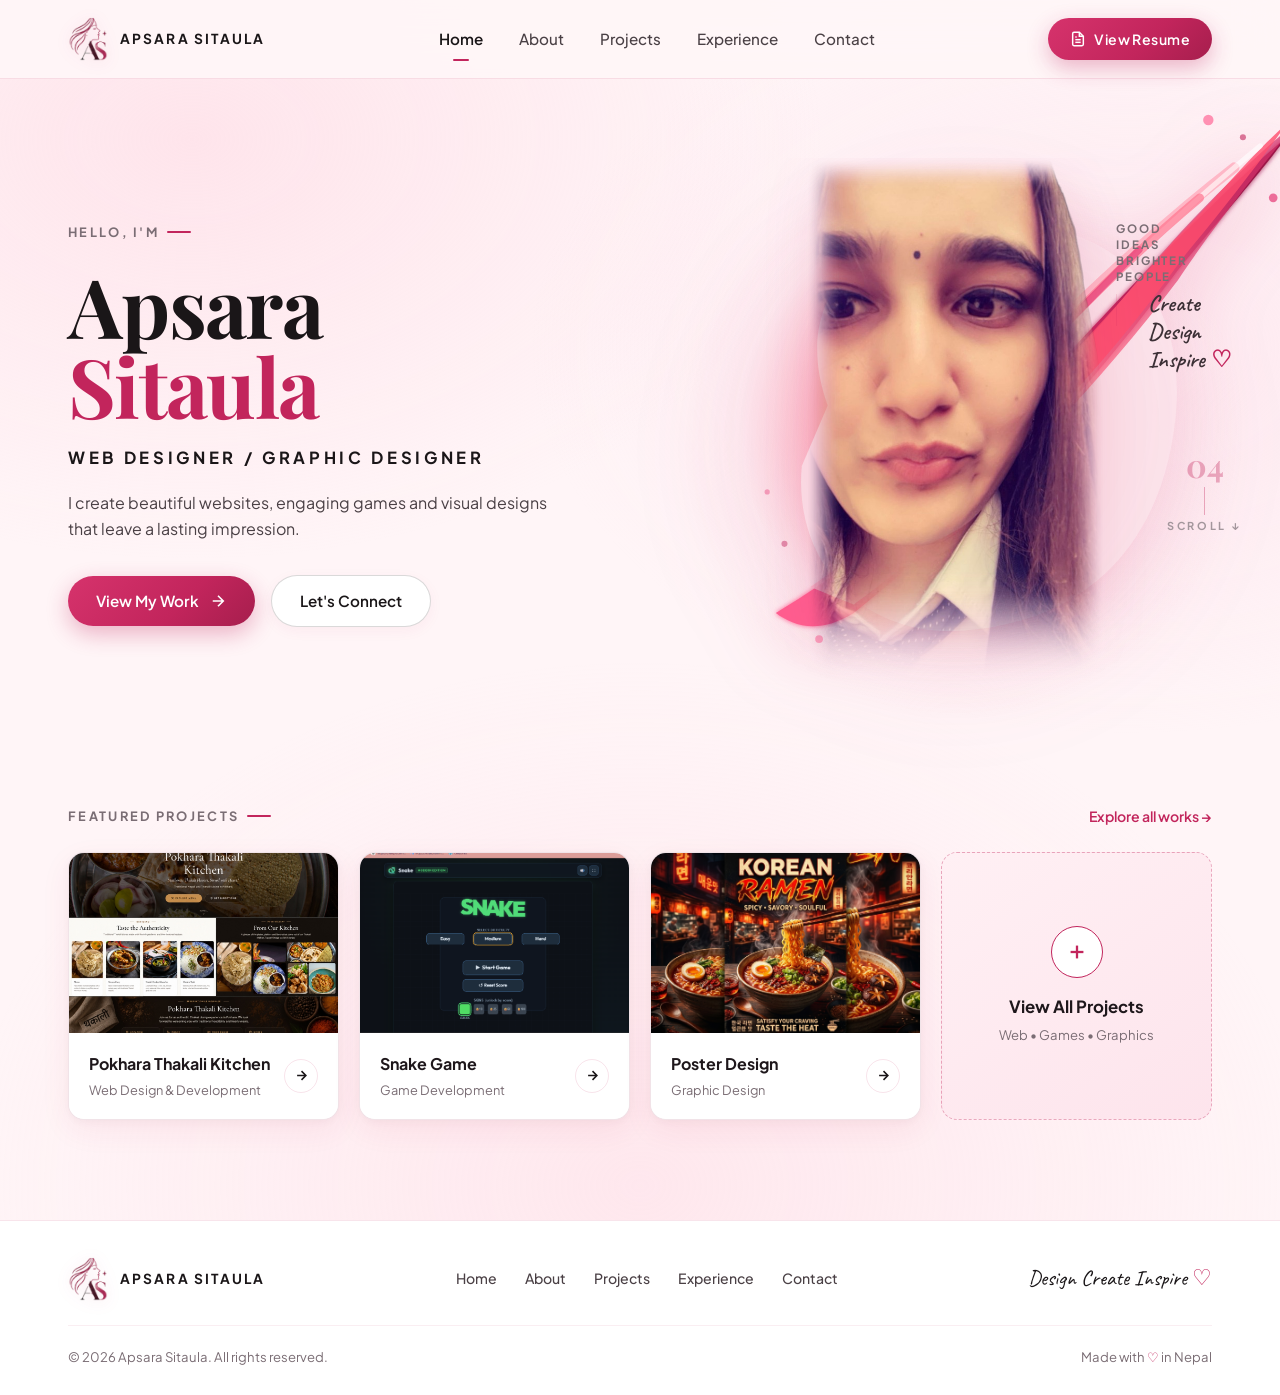
==== index.html @ d2d40e00 "Initial personal portfolio" ====
<!DOCTYPE html>
<html lang="en">
<head>
  <meta charset="UTF-8" />
  <meta name="viewport" content="width=device-width, initial-scale=1.0" />
  <title>Apsara Sitaula — Web Designer & Graphic Designer | Portfolio</title>
  <meta name="description" content="Personal portfolio of Apsara Sitaula — Web Designer and Graphic Designer creating beautiful websites, engaging games and memorable visual designs." />

  <!-- Favicon -->
  <link rel="icon" type="image/png" sizes="32x32" href="assets/favicon-32.png" />
  <link rel="icon" type="image/png" sizes="64x64" href="assets/favicon.png" />
  <link rel="apple-touch-icon" href="assets/favicon-192.png" />


  <!-- Google Fonts: Playfair Display, Plus Jakarta Sans & Caveat -->
  <link rel="preconnect" href="https://fonts.googleapis.com" />
  <link rel="preconnect" href="https://fonts.gstatic.com" crossorigin />
  <link href="https://fonts.googleapis.com/css2?family=Caveat:wght@600;700&family=Playfair+Display:ital,wght@0,600;0,700;0,800;1,600&family=Plus+Jakarta+Sans:wght@400;500;600;700;800&display=swap" rel="stylesheet" />

  <!-- Stylesheet -->
  <link rel="stylesheet" href="styles/main.css" />
</head>
<body>

  <!-- ==================== HEADER / NAVBAR ==================== -->
  <header class="site-header">
    <div class="container header-inner">
      <!-- Brand Logo -->
      <a href="index.html" class="brand" aria-label="Apsara Sitaula Homepage">
        <img src="assets/logo.png" alt="Apsara Sitaula Logo" class="brand-logo-img" />
        <span class="brand-name">APSARA SITAULA</span>
      </a>

      <!-- Desktop Nav -->
      <nav class="nav-menu" aria-label="Main Navigation">
        <a href="index.html" class="nav-link active">Home</a>
        <a href="about.html" class="nav-link">About</a>
        <a href="projects.html" class="nav-link">Projects</a>
        <a href="experience.html" class="nav-link">Experience</a>
        <a href="contact.html" class="nav-link">Contact</a>
      </nav>

      <!-- Right Action Button & Mobile Toggle -->
      <div class="header-actions">
        <a href="resume.html" class="btn-resume">
          <svg viewBox="0 0 24 24" fill="none" stroke="currentColor" stroke-width="2.2">
            <path d="M14 2H6a2 2 0 00-2 2v16a2 2 0 002 2h12a2 2 0 002-2V8z" />
            <path d="M14 2v6h6" />
            <line x1="16" y1="13" x2="8" y2="13" />
            <line x1="16" y1="17" x2="8" y2="17" />
            <line x1="10" y1="9" x2="8" y2="9" />
          </svg>
          <span>View Resume</span>
        </a>

        <button class="mobile-toggle" id="mobileToggle" aria-label="Toggle mobile menu" aria-expanded="false">
          <span></span>
          <span></span>
          <span></span>
        </button>
      </div>
    </div>
  </header>

  <!-- Mobile Dropdown Drawer -->
  <div class="mobile-drawer" id="mobileDrawer">
    <a href="index.html" class="nav-link active">Home</a>
    <a href="about.html" class="nav-link">About</a>
    <a href="projects.html" class="nav-link">Projects</a>
    <a href="experience.html" class="nav-link">Experience</a>
    <a href="contact.html" class="nav-link">Contact</a>
  </div>

  <main>
    <!-- ==================== HERO SECTION ==================== -->
    <section class="hero-layout" id="hero">
      <div class="container">
        <div class="hero-grid">
          <!-- Left Content -->
          <div class="hero-content">
            <div class="eyebrow-tag">HELLO, I'M</div>
            
            <h1 class="hero-headline">
              <span class="name-first">Apsara</span>
              <span class="name-last">Sitaula</span>
            </h1>

            <p class="hero-role">WEB DESIGNER / GRAPHIC DESIGNER</p>

            <p class="hero-desc">
              I create beautiful websites, engaging games and visual designs that leave a lasting impression.
            </p>

            <div class="hero-buttons">
              <a href="projects.html" class="btn btn-primary">
                <span>View My Work</span>
                <svg width="18" height="18" viewBox="0 0 24 24" fill="none" stroke="currentColor" stroke-width="2.2">
                  <path d="M5 12h14M12 5l7 7-7 7" />
                </svg>
              </a>
              <a href="contact.html" class="btn btn-secondary">
                <span>Let's Connect</span>
              </a>
            </div>
          </div>

          <!-- Right Portrait Stage with Brush & Annotations -->
          <div class="hero-portrait-stage">
            <!-- Organic Painterly Pink Brush Texture -->
            <div class="brush-backdrop">
              <img src="assets/elements/brush-backdrop.svg" alt="Brush stroke texture" class="brush-svg" />
            </div>

            <!-- Real Profile Portrait Cutout -->
            <div class="portrait-photo-wrap">
              <img src="assets/profile-cutout.png" alt="Apsara Sitaula - Web Designer & Graphic Designer" />
            </div>

            <!-- Handwritten Floating Text -->
            <div class="floating-annotation anno-inspire">
              <div class="handwritten">
                Create<br />
                Design<br />
                Inspire <span class="heart">♡</span>
              </div>
            </div>

            <!-- Editorial Vertical Tag -->
            <div class="hero-editorial-tag">
              GOOD<br />IDEAS<br />BRIGHTER<br />PEOPLE
              <div class="hero-editorial-line"></div>
            </div>

            <!-- Scroll Indicator -->
            <div class="side-scroll-tag">
              04
              <div style="width: 1px; height: 28px; background: rgba(194, 37, 92, 0.35);"></div>
              <span>SCROLL ↓</span>
            </div>
          </div>
        </div>
      </div>
    </section>

    <!-- ==================== FEATURED PROJECTS PREVIEW ==================== -->
    <section class="featured-preview-section">
      <div class="container">
        <div class="section-header-compact">
          <div class="eyebrow-tag" style="margin-bottom: 0;">FEATURED PROJECTS</div>
          <a href="projects.html" style="font-size: 0.88rem; font-weight: 600; color: var(--primary);">
            Explore all works →
          </a>
        </div>

        <div class="featured-grid-row">
          <!-- Card 1: Pokhara Thakali Kitchen -->
          <article class="preview-card" style="cursor: pointer;" onclick="if (!event.target.closest('a')) window.open('https://restuarant-pokhara-ka66.vercel.app/', '_blank', 'noopener,noreferrer')" title="Open Pokhara Thakali Kitchen live website">
            <div class="preview-card-img">
              <img src="assets/projects/pokhara-thakali-kitchen.jpg" alt="Pokhara Thakali Kitchen Website" loading="lazy" />
            </div>
            <div class="preview-card-body">
              <div class="preview-card-info">
                <h4>Pokhara Thakali Kitchen</h4>
                <p>Web Design & Development</p>
              </div>
              <a href="https://restuarant-pokhara-ka66.vercel.app/" target="_blank" rel="noopener noreferrer" class="preview-card-arrow" aria-label="View Pokhara Thakali Kitchen live website">
                <svg width="15" height="15" viewBox="0 0 24 24" fill="none" stroke="currentColor" stroke-width="2.5">
                  <path d="M5 12h14M12 5l7 7-7 7" />
                </svg>
              </a>
            </div>
          </article>

          <!-- Card 2: Snake Game -->
          <article class="preview-card" style="cursor: pointer;" onclick="if (!event.target.closest('a')) window.open('https://apsarasitaula9-dot.github.io/snake-game/', '_blank', 'noopener,noreferrer')" title="Open Snake Game live website">
            <div class="preview-card-img">
              <img src="assets/projects/snake-game.png" alt="Snake Game" loading="lazy" />
            </div>
            <div class="preview-card-body">
              <div class="preview-card-info">
                <h4>Snake Game</h4>
                <p>Game Development</p>
              </div>
              <a href="https://apsarasitaula9-dot.github.io/snake-game/" target="_blank" rel="noopener noreferrer" class="preview-card-arrow" aria-label="View Snake Game live website">
                <svg width="15" height="15" viewBox="0 0 24 24" fill="none" stroke="currentColor" stroke-width="2.5">
                  <path d="M5 12h14M12 5l7 7-7 7" />
                </svg>
              </a>
            </div>
          </article>

          <!-- Card 3: Poster Design (Korean Ramen) -->
          <article class="preview-card">
            <div class="preview-card-img">
              <img src="assets/projects/korean-ramen.jpg" alt="Korean Ramen Poster Design" loading="lazy" />
            </div>
            <div class="preview-card-body">
              <div class="preview-card-info">
                <h4>Poster Design</h4>
                <p>Graphic Design</p>
              </div>
              <a href="#" class="preview-card-arrow" data-project-id="korean-ramen" aria-label="View Korean Ramen poster details">
                <svg width="15" height="15" viewBox="0 0 24 24" fill="none" stroke="currentColor" stroke-width="2.5">
                  <path d="M5 12h14M12 5l7 7-7 7" />
                </svg>
              </a>
            </div>
          </article>

          <!-- Card 4: View All Projects -->
          <a href="projects.html" class="preview-card-all">
            <div class="circle-plus-btn">
              <svg width="22" height="22" viewBox="0 0 24 24" fill="none" stroke="currentColor" stroke-width="2.5">
                <line x1="12" y1="5" x2="12" y2="19" />
                <line x1="5" y1="12" x2="19" y2="12" />
              </svg>
            </div>
            <div>
              <h4>View All Projects</h4>
              <p style="font-size: 0.82rem; color: var(--text-muted); margin-top: 4px;">Web • Games • Graphics</p>
            </div>
          </a>
        </div>
      </div>
    </section>
  </main>

  <!-- ==================== FOOTER ==================== -->
  <footer class="site-footer">
    <div class="container">
      <div class="footer-top">
        <div class="brand">
          <img src="assets/logo.png" alt="Apsara Sitaula Logo" class="brand-logo-img" />
          <span class="brand-name">APSARA SITAULA</span>
        </div>

        <nav class="footer-nav">
          <a href="index.html">Home</a>
          <a href="about.html">About</a>
          <a href="projects.html">Projects</a>
          <a href="experience.html">Experience</a>
          <a href="contact.html">Contact</a>
        </nav>

        <div class="footer-inspire">
          Design Create Inspire <span class="heart" style="color: var(--primary);">♡</span>
        </div>
      </div>

      <div class="footer-bottom">
        <div>© 2026 Apsara Sitaula. All rights reserved.</div>
        <div>Made with <span style="color: var(--primary);">♡</span> in Nepal</div>
      </div>
    </div>
  </footer>

  <!-- ==================== PROJECT DETAIL MODAL ==================== -->
  <div class="modal-overlay" id="projectModal" role="dialog" aria-modal="true" aria-labelledby="modalTitle">
    <div class="modal-box">
      <button class="modal-close-btn" id="modalClose" aria-label="Close modal">
        <svg width="18" height="18" viewBox="0 0 24 24" fill="none" stroke="currentColor" stroke-width="2.2">
          <line x1="18" y1="6" x2="6" y2="18" />
          <line x1="6" y1="6" x2="18" y2="18" />
        </svg>
      </button>
      <div class="modal-media">
        <img id="modalImage" src="" alt="Project Preview" />
      </div>
      <div class="modal-body">
        <span class="project-category-badge" id="modalCategory">Category</span>
        <h3 class="serif-title" id="modalTitle" style="font-size: 1.8rem; margin: 8px 0 14px;">Project Title</h3>
        <p id="modalDesc" style="color: var(--text-body); line-height: 1.7; margin-bottom: 24px;">Project Description</p>
        <div class="project-tags" id="modalTags"></div>
      </div>
    </div>
  </div>

  <!-- Scripts -->
  <script src="js/main.js"></script>
</body>
</html>
---- styles/main.css ----
/* ==========================================================================
   APSARA SITAULA — PERSONAL PORTFOLIO DESIGN SYSTEM
   Theme: Luxury Editorial Rose / Cream / Charcoal
   ========================================================================== */

:root {
  /* Color Palette */
  --bg-page: #FFF5F7;
  --bg-gradient: linear-gradient(180deg, #FFF7F8 0%, #FDF0F3 50%, #FFF5F7 100%);
  --bg-card: #FFFFFF;
  --bg-card-rose: #FFF0F4;
  --bg-card-muted: #FAF5F7;
  --bg-glass: rgba(255, 255, 255, 0.72);
  --bg-glass-nav: rgba(255, 247, 248, 0.90);

  /* Primary Accent Colors */
  --primary: #C2255C;
  --primary-hover: #A61E4D;
  --primary-dark: #8F153F;
  --primary-light: #FCE7EF;
  --primary-soft: #FDF2F6;
  --primary-gradient: linear-gradient(135deg, #D6336C 0%, #C2255C 60%, #A61E4D 100%);
  --primary-glow: rgba(194, 37, 92, 0.35);

  /* Secondary Accents */
  --rose-brush: #FF6584;
  --rose-light-brush: #FFCAD4;
  --gold-accent: #E6A23C;

  /* Typography Colors */
  --text-dark: #1A1618;
  --text-title: #1E171B;
  --text-body: #4A4045;
  --text-muted: #7A6D74;
  --text-faint: #A3969C;

  /* Borders & Dividers */
  --border-subtle: rgba(194, 37, 92, 0.12);
  --border-light: rgba(194, 37, 92, 0.18);
  --border-focus: rgba(194, 37, 92, 0.45);
  --border-card: rgba(230, 205, 214, 0.55);

  /* Shadows */
  --shadow-sm: 0 4px 14px rgba(194, 37, 92, 0.05);
  --shadow-card: 0 10px 30px rgba(194, 37, 92, 0.07), 0 2px 8px rgba(0, 0, 0, 0.03);
  --shadow-card-hover: 0 20px 44px rgba(194, 37, 92, 0.14), 0 4px 12px rgba(0, 0, 0, 0.04);
  --shadow-btn: 0 8px 22px rgba(194, 37, 92, 0.32);
  --shadow-btn-hover: 0 12px 28px rgba(194, 37, 92, 0.42);

  /* Typography Families */
  --font-serif: 'Playfair Display', Georgia, serif;
  --font-sans: 'Plus Jakarta Sans', -apple-system, BlinkMacSystemFont, 'Segoe UI', Roboto, sans-serif;
  --font-handwriting: 'Caveat', cursive;

  /* Border Radii */
  --radius-sm: 10px;
  --radius-md: 16px;
  --radius-lg: 24px;
  --radius-xl: 32px;
  --radius-pill: 999px;

  /* Container Max Width */
  --max-width: 1240px;
}

/* ==========================================================================
   RESET & BASE STYLES
   ========================================================================== */
*, *::before, *::after {
  margin: 0;
  padding: 0;
  box-sizing: border-box;
}

html {
  scroll-behavior: smooth;
  font-size: 16px;
}

body {
  background: var(--bg-page);
  background-image:
    radial-gradient(900px 600px at 15% 10%, rgba(254, 215, 226, 0.55) 0%, transparent 70%),
    radial-gradient(850px 550px at 88% 25%, rgba(253, 226, 236, 0.65) 0%, transparent 70%),
    radial-gradient(900px 700px at 50% 85%, rgba(254, 215, 226, 0.45) 0%, transparent 75%);
  color: var(--text-body);
  font-family: var(--font-sans);
  line-height: 1.6;
  -webkit-font-smoothing: antialiased;
  -moz-osx-font-smoothing: grayscale;
  min-height: 100vh;
  overflow-x: hidden;
}

img {
  max-width: 100%;
  height: auto;
  display: block;
}

a {
  color: inherit;
  text-decoration: none;
  transition: all 0.25s ease;
}

button, input, textarea, select {
  font-family: inherit;
  font-size: inherit;
  color: inherit;
  border: none;
  outline: none;
}

button {
  cursor: pointer;
  background: none;
}

ul, ol {
  list-style: none;
}

.container {
  width: 100%;
  max-width: var(--max-width);
  margin: 0 auto;
  padding: 0 clamp(20px, 4vw, 48px);
}

/* ==========================================================================
   TYPOGRAPHY
   ========================================================================== */
.serif-title {
  font-family: var(--font-serif);
  font-weight: 700;
  line-height: 1.15;
  letter-spacing: -0.01em;
  color: var(--text-title);
}

.serif-title em,
.serif-title .highlight-rose {
  font-style: normal;
  color: var(--primary);
}

.handwritten {
  font-family: var(--font-handwriting);
  font-weight: 600;
  font-size: 1.45rem;
  color: #3C3036;
  line-height: 1.2;
}

.handwritten .heart {
  color: var(--primary);
  display: inline-block;
  font-style: normal;
}

.eyebrow-tag {
  display: inline-flex;
  align-items: center;
  gap: 8px;
  font-size: 0.8rem;
  font-weight: 700;
  letter-spacing: 0.18em;
  text-transform: uppercase;
  color: var(--text-muted);
  margin-bottom: 14px;
}

.eyebrow-tag::after {
  content: '';
  display: inline-block;
  width: 24px;
  height: 2px;
  background: var(--primary);
  border-radius: 2px;
}

/* Sticky Note Styles */
.sticky-note {
  position: absolute;
  background: #FFFDF8;
  padding: 12px 18px;
  border-radius: 6px;
  box-shadow: 0 8px 24px rgba(0, 0, 0, 0.08), 0 2px 6px rgba(0, 0, 0, 0.04);
  font-family: var(--font-handwriting);
  font-size: 1.25rem;
  color: #2D2328;
  line-height: 1.25;
  text-align: center;
  z-index: 10;
  border: 1px solid rgba(0, 0, 0, 0.04);
  pointer-events: none;
  transition: transform 0.3s ease;
}

.sticky-note.tilt-left {
  transform: rotate(-5deg);
}

.sticky-note.tilt-right {
  transform: rotate(6deg);
}

/* ==========================================================================
   HEADER / NAVBAR
   ========================================================================== */
.site-header {
  position: fixed;
  top: 0;
  left: 0;
  right: 0;
  z-index: 1000;
  background: var(--bg-glass-nav);
  backdrop-filter: blur(20px);
  -webkit-backdrop-filter: blur(20px);
  border-bottom: 1px solid var(--border-subtle);
  transition: all 0.3s ease;
}

.header-inner {
  display: flex;
  align-items: center;
  justify-content: space-between;
  height: 78px;
}

/* Brand Logo & Name */
.brand {
  display: flex;
  align-items: center;
  gap: 12px;
  font-weight: 700;
  letter-spacing: 0.14em;
  font-size: 0.88rem;
  color: var(--text-dark);
  text-decoration: none;
}

.brand-logo-img {
  height: 44px;
  width: auto;
  max-width: 44px;
  object-fit: contain;
  display: block;
  transition: transform 0.3s cubic-bezier(0.16, 1, 0.3, 1);
  filter: drop-shadow(0 2px 8px rgba(194, 37, 92, 0.12));
}

.brand:hover .brand-logo-img {
  transform: scale(1.08);
}

.brand-monogram {
  display: flex;
  align-items: center;
  font-family: var(--font-serif);
  font-size: 1.65rem;
  font-weight: 800;
  line-height: 1;
}

.brand-monogram .mono-a {
  color: var(--text-dark);
}

.brand-monogram .mono-s {
  background: var(--primary-gradient);
  -webkit-background-clip: text;
  -webkit-text-fill-color: transparent;
  margin-left: -2px;
}

.brand-name {
  font-family: var(--font-sans);
  font-size: 0.86rem;
  font-weight: 700;
  letter-spacing: 0.16em;
  color: var(--text-dark);
}

/* Navigation Links */
.nav-menu {
  display: flex;
  align-items: center;
  gap: 36px;
}

.nav-link {
  font-size: 0.95rem;
  font-weight: 500;
  color: var(--text-body);
  position: relative;
  padding: 6px 0;
  transition: color 0.2s ease;
}

.nav-link:hover {
  color: var(--primary);
}

.nav-link.active {
  color: var(--text-dark);
  font-weight: 600;
}

.nav-link.active::after {
  content: '';
  position: absolute;
  bottom: -4px;
  left: 50%;
  transform: translateX(-50%);
  width: 16px;
  height: 2.5px;
  background: var(--primary);
  border-radius: 999px;
}

/* Header Right Actions */
.header-actions {
  display: flex;
  align-items: center;
  gap: 16px;
}

.btn-resume {
  display: inline-flex;
  align-items: center;
  gap: 8px;
  background: var(--primary-gradient);
  color: #FFFFFF !important;
  font-size: 0.88rem;
  font-weight: 600;
  letter-spacing: 0.03em;
  padding: 10px 22px;
  border-radius: var(--radius-pill);
  box-shadow: var(--shadow-btn);
  transition: all 0.3s cubic-bezier(0.16, 1, 0.3, 1);
}

.btn-resume:hover {
  transform: translateY(-2px);
  box-shadow: var(--shadow-btn-hover);
}

.btn-resume svg {
  width: 16px;
  height: 16px;
  flex-shrink: 0;
}

/* Mobile Navigation Toggle */
.mobile-toggle {
  display: none;
  flex-direction: column;
  justify-content: center;
  gap: 5px;
  width: 40px;
  height: 40px;
  border-radius: 8px;
  padding: 8px;
  border: 1px solid var(--border-subtle);
  background: var(--bg-card);
}

.mobile-toggle span {
  display: block;
  height: 2px;
  width: 100%;
  background: var(--text-dark);
  border-radius: 2px;
  transition: transform 0.3s ease, opacity 0.3s ease;
}

.mobile-toggle.active span:nth-child(1) {
  transform: translateY(7px) rotate(45deg);
}

.mobile-toggle.active span:nth-child(2) {
  opacity: 0;
}

.mobile-toggle.active span:nth-child(3) {
  transform: translateY(-7px) rotate(-45deg);
}

/* Mobile Drawer */
.mobile-drawer {
  position: fixed;
  top: 78px;
  left: 0;
  right: 0;
  background: rgba(255, 247, 248, 0.98);
  backdrop-filter: blur(24px);
  -webkit-backdrop-filter: blur(24px);
  border-bottom: 1px solid var(--border-subtle);
  padding: 24px 28px;
  display: none;
  flex-direction: column;
  gap: 16px;
  z-index: 999;
  box-shadow: 0 16px 36px rgba(0, 0, 0, 0.08);
  transform: translateY(-10px);
  opacity: 0;
  transition: transform 0.3s ease, opacity 0.3s ease;
}

.mobile-drawer.open {
  display: flex;
  transform: translateY(0);
  opacity: 1;
}

.mobile-drawer .nav-link {
  font-size: 1.15rem;
  padding: 8px 0;
  border-bottom: 1px solid rgba(194, 37, 92, 0.06);
}

/* ==========================================================================
   BUTTONS
   ========================================================================== */
.btn {
  display: inline-flex;
  align-items: center;
  justify-content: center;
  gap: 10px;
  font-size: 0.95rem;
  font-weight: 600;
  padding: 13px 28px;
  border-radius: var(--radius-pill);
  transition: all 0.3s cubic-bezier(0.16, 1, 0.3, 1);
  cursor: pointer;
  white-space: nowrap;
}

.btn-primary {
  background: var(--primary-gradient);
  color: #FFFFFF !important;
  box-shadow: var(--shadow-btn);
}

.btn-primary:hover {
  transform: translateY(-3px);
  box-shadow: var(--shadow-btn-hover);
}

.btn-primary svg {
  transition: transform 0.3s ease;
}

.btn-primary:hover svg {
  transform: translateX(4px);
}

.btn-secondary {
  background: #FFFFFF;
  color: var(--text-dark) !important;
  border: 1.5px solid rgba(26, 22, 24, 0.16);
  box-shadow: var(--shadow-sm);
}

.btn-secondary:hover {
  border-color: var(--primary);
  color: var(--primary) !important;
  background: var(--primary-soft);
  transform: translateY(-3px);
}

/* ==========================================================================
   HERO SECTION SHARED ELEMENTS
   ========================================================================== */
.hero-layout {
  padding-top: 140px;
  padding-bottom: 60px;
  position: relative;
  min-height: 85vh;
  display: flex;
  align-items: center;
}

.hero-grid {
  display: grid;
  grid-template-columns: 1.05fr 0.95fr;
  align-items: center;
  gap: clamp(24px, 5vw, 64px);
  width: 100%;
}

.hero-content {
  position: relative;
  z-index: 2;
}

.hero-headline {
  font-family: var(--font-serif);
  font-size: clamp(3.4rem, 6.4vw, 5.8rem);
  font-weight: 700;
  line-height: 0.98;
  margin-top: 8px;
  margin-bottom: 20px;
  letter-spacing: -0.02em;
}

.hero-headline .name-first {
  display: block;
  color: var(--text-dark);
}

.hero-headline .name-last {
  display: block;
  color: var(--primary);
}

.hero-role {
  font-size: clamp(0.85rem, 1.3vw, 1.05rem);
  font-weight: 700;
  letter-spacing: 0.22em;
  text-transform: uppercase;
  color: var(--text-dark);
  margin-bottom: 18px;
}

.hero-desc {
  font-size: clamp(1rem, 1.2vw, 1.15rem);
  color: var(--text-body);
  max-width: 480px;
  line-height: 1.65;
  margin-bottom: 32px;
}

.hero-buttons {
  display: flex;
  align-items: center;
  gap: 16px;
  flex-wrap: wrap;
}

/* Portrait Stage with Organic Brush */
.hero-portrait-stage {
  position: relative;
  display: flex;
  align-items: center;
  justify-content: center;
  min-height: 520px;
  width: 100%;
}

/* Organic Pink Brush Backdrop */
.brush-backdrop {
  position: absolute;
  top: 50%;
  left: 50%;
  transform: translate(-46%, -50%);
  width: 135%;
  height: 135%;
  pointer-events: none;
  z-index: 1;
}

.brush-svg {
  width: 100%;
  height: 100%;
  filter: drop-shadow(0 14px 34px rgba(214, 51, 108, 0.25));
}

/* Portrait Cutout Overlay - Natural Blend */
.portrait-photo-wrap {
  position: relative;
  z-index: 2;
  width: 380px;
  max-width: 92%;
  display: flex;
  align-items: flex-end;
  justify-content: center;
  /* Smooth dissolve at bottom */
  -webkit-mask-image: linear-gradient(to bottom, black 82%, transparent 100%);
  mask-image: linear-gradient(to bottom, black 82%, transparent 100%);
}

.portrait-photo-wrap img {
  width: 100%;
  height: auto;
  max-height: 530px;
  object-fit: contain;
  filter: drop-shadow(0 14px 28px rgba(194, 37, 92, 0.16));
  transition: transform 0.6s cubic-bezier(0.16, 1, 0.3, 1);
}

.portrait-photo-wrap:hover img {
  transform: scale(1.03);
}

/* Floating Annotations on Portrait */
.floating-annotation {
  position: absolute;
  z-index: 4;
  pointer-events: none;
}

.anno-inspire {
  right: -20px;
  top: 25%;
  text-align: left;
}

.side-scroll-tag {
  position: absolute;
  right: -30px;
  top: 55%;
  display: flex;
  flex-direction: column;
  align-items: center;
  gap: 6px;
  font-family: var(--font-serif);
  font-size: 2rem;
  font-weight: 700;
  color: rgba(194, 37, 92, 0.35);
  line-height: 1;
  z-index: 3;
}

.side-scroll-tag span {
  font-family: var(--font-sans);
  font-size: 0.68rem;
  letter-spacing: 0.24em;
  font-weight: 700;
  color: var(--text-faint);
  text-transform: uppercase;
}

/* Editorial Vertical Tag */
.hero-editorial-tag {
  position: absolute;
  right: clamp(4px, 2vw, 24px);
  top: 12%;
  font-size: 0.72rem;
  font-weight: 700;
  letter-spacing: 0.16em;
  color: var(--text-muted);
  text-transform: uppercase;
  line-height: 1.4;
  text-align: left;
  pointer-events: none;
  z-index: 5;
}

.hero-editorial-line {
  width: 1px;
  height: 32px;
  background: var(--border-subtle);
  margin-top: 8px;
}

@media (max-width: 680px) {
  .hero-editorial-tag,
  .side-scroll-tag {
    display: none;
  }
}

/* ==========================================================================
   FEATURED PROJECTS PREVIEW (HOME PAGE)
   ========================================================================== */
.featured-preview-section {
  padding: 40px 0 100px;
}

.section-header-compact {
  display: flex;
  align-items: center;
  justify-content: space-between;
  margin-bottom: 24px;
}

.featured-grid-row {
  display: grid;
  grid-template-columns: repeat(4, 1fr);
  gap: 20px;
}

.preview-card {
  background: var(--bg-card);
  border-radius: var(--radius-md);
  overflow: hidden;
  border: 1px solid var(--border-card);
  box-shadow: var(--shadow-card);
  transition: all 0.35s cubic-bezier(0.16, 1, 0.3, 1);
  display: flex;
  flex-direction: column;
}

.preview-card:hover {
  transform: translateY(-6px);
  box-shadow: var(--shadow-card-hover);
  border-color: rgba(194, 37, 92, 0.3);
}

.preview-card-img {
  position: relative;
  width: 100%;
  height: 180px;
  overflow: hidden;
  background: #2D2328;
}

.preview-card-img img {
  width: 100%;
  height: 100%;
  object-fit: cover;
  transition: transform 0.5s ease;
}

.preview-card:hover .preview-card-img img {
  transform: scale(1.06);
}

.preview-card-body {
  padding: 18px 20px;
  display: flex;
  align-items: center;
  justify-content: space-between;
  gap: 12px;
  background: #FFFFFF;
}

.preview-card-info h4 {
  font-size: 1rem;
  font-weight: 700;
  color: var(--text-title);
  margin-bottom: 4px;
}

.preview-card-info p {
  font-size: 0.8rem;
  color: var(--text-muted);
}

.preview-card-arrow {
  width: 34px;
  height: 34px;
  border-radius: 50%;
  border: 1px solid var(--border-subtle);
  display: flex;
  align-items: center;
  justify-content: center;
  color: var(--text-dark);
  flex-shrink: 0;
  transition: all 0.25s ease;
}

.preview-card:hover .preview-card-arrow {
  background: var(--primary);
  border-color: var(--primary);
  color: #FFFFFF;
}

/* Card 4: View All Projects Special Card */
.preview-card-all {
  background: linear-gradient(145deg, #FFF0F4 0%, #FDE4EC 100%);
  border: 1.5px dashed rgba(194, 37, 92, 0.35);
  border-radius: var(--radius-md);
  display: flex;
  flex-direction: column;
  align-items: center;
  justify-content: center;
  text-align: center;
  padding: 36px 24px;
  gap: 16px;
  transition: all 0.3s ease;
}

.preview-card-all:hover {
  transform: translateY(-6px);
  background: linear-gradient(145deg, #FDE2EC 0%, #FBD4E2 100%);
  border-color: var(--primary);
  box-shadow: var(--shadow-card-hover);
}

.circle-plus-btn {
  width: 52px;
  height: 52px;
  border-radius: 50%;
  border: 1.5px solid var(--primary);
  display: flex;
  align-items: center;
  justify-content: center;
  color: var(--primary);
  font-size: 1.5rem;
  background: #FFFFFF;
  transition: all 0.3s ease;
}

.preview-card-all:hover .circle-plus-btn {
  background: var(--primary);
  color: #FFFFFF;
  transform: rotate(90deg);
}

.preview-card-all h4 {
  font-size: 1.05rem;
  font-weight: 700;
  color: var(--text-title);
}

/* ==========================================================================
   ABOUT PAGE STYLES
   ========================================================================== */
.about-hero-section {
  padding: 140px 0 60px;
}

.about-hero-grid {
  display: grid;
  grid-template-columns: 0.92fr 1.08fr;
  align-items: center;
  gap: clamp(24px, 5vw, 64px);
}

.stats-row {
  display: flex;
  align-items: center;
  gap: clamp(24px, 4vw, 48px);
  margin-top: 36px;
  padding-top: 28px;
  border-top: 1px solid var(--border-subtle);
}

.stat-item .stat-num {
  font-family: var(--font-serif);
  font-size: clamp(2rem, 3vw, 2.6rem);
  font-weight: 700;
  color: var(--text-dark);
  line-height: 1;
}

.stat-item .stat-label {
  font-size: 0.85rem;
  color: var(--text-muted);
  font-weight: 500;
  margin-top: 4px;
}

/* Story Section */
.story-section {
  padding: 80px 0;
}

.story-grid {
  display: grid;
  grid-template-columns: 1fr 1fr 1fr;
  gap: clamp(24px, 4vw, 48px);
  align-items: center;
}

.story-narrative p {
  font-size: 1.02rem;
  color: var(--text-body);
  line-height: 1.75;
  margin-bottom: 20px;
}

.story-arch-wrap {
  position: relative;
  width: 100%;
  max-width: 320px;
  margin: 0 auto;
}

.story-arch-img {
  width: 100%;
  height: 380px;
  border-radius: 180px 180px 32px 32px;
  overflow: hidden;
  box-shadow: var(--shadow-card);
  position: relative;
}

.story-arch-img img {
  width: 100%;
  height: 100%;
  object-fit: cover;
  object-position: center top;
}

.peek-world-badge {
  position: absolute;
  bottom: 20px;
  left: 50%;
  transform: translateX(-50%);
  background: rgba(26, 22, 24, 0.88);
  backdrop-filter: blur(12px);
  color: #FFFFFF;
  padding: 8px 18px;
  border-radius: var(--radius-pill);
  font-size: 0.85rem;
  font-weight: 600;
  display: flex;
  align-items: center;
  gap: 8px;
  white-space: nowrap;
  box-shadow: 0 6px 18px rgba(0, 0, 0, 0.2);
}

.story-traits {
  display: flex;
  flex-direction: column;
  gap: 20px;
}

.trait-card {
  display: flex;
  align-items: flex-start;
  gap: 16px;
}

.trait-icon-circle {
  width: 44px;
  height: 44px;
  border-radius: 50%;
  background: #FCE7EF;
  color: var(--primary);
  display: flex;
  align-items: center;
  justify-content: center;
  flex-shrink: 0;
}

.trait-text h5 {
  font-size: 0.98rem;
  font-weight: 700;
  color: var(--text-title);
  margin-bottom: 2px;
}

.trait-text p {
  font-size: 0.85rem;
  color: var(--text-muted);
}

/* Two Worlds Section */
.two-worlds-section {
  padding: 70px 0;
}

.two-worlds-grid {
  display: grid;
  grid-template-columns: 0.8fr 1.1fr 1.1fr;
  gap: 28px;
  align-items: center;
}

.discipline-card {
  background: var(--bg-card);
  border-radius: var(--radius-lg);
  padding: 28px;
  border: 1px solid var(--border-card);
  box-shadow: var(--shadow-card);
  display: flex;
  flex-direction: column;
  gap: 16px;
  transition: all 0.3s ease;
}

.discipline-card:hover {
  transform: translateY(-6px);
  box-shadow: var(--shadow-card-hover);
}

.discipline-header {
  display: flex;
  align-items: center;
  gap: 14px;
}

.discipline-icon-box {
  width: 44px;
  height: 44px;
  border-radius: 12px;
  background: #FCE7EF;
  color: var(--primary);
  display: flex;
  align-items: center;
  justify-content: center;
  flex-shrink: 0;
}

.discipline-header h4 {
  font-size: 1.05rem;
  font-weight: 700;
  color: var(--text-title);
}

.discipline-card p {
  font-size: 0.9rem;
  color: var(--text-muted);
  line-height: 1.6;
}

.discipline-preview-frame {
  width: 100%;
  height: 200px;
  border-radius: var(--radius-sm);
  overflow: hidden;
  background: #181517;
}

.discipline-preview-frame img {
  width: 100%;
  height: 100%;
  object-fit: cover;
}

/* Toolkit Section */
.toolkit-section {
  padding: 60px 0 80px;
  background: rgba(255, 255, 255, 0.45);
  border-top: 1px solid var(--border-subtle);
  border-bottom: 1px solid var(--border-subtle);
}

.toolkit-grid {
  display: grid;
  grid-template-columns: 1fr 1.2fr 1.2fr;
  gap: 32px;
  align-items: center;
}

.toolkit-col h4 {
  font-size: 0.95rem;
  font-weight: 700;
  color: var(--text-title);
  margin-bottom: 16px;
}

.tool-badge-row {
  display: flex;
  flex-wrap: wrap;
  gap: 12px;
}

.tool-badge {
  width: 46px;
  height: 46px;
  border-radius: 12px;
  background: #FFFFFF;
  border: 1px solid var(--border-subtle);
  box-shadow: var(--shadow-sm);
  display: flex;
  align-items: center;
  justify-content: center;
  transition: all 0.25s ease;
  position: relative;
}

.tool-badge:hover {
  transform: translateY(-4px);
  border-color: var(--primary);
  box-shadow: 0 8px 18px rgba(194, 37, 92, 0.15);
}

/* Beyond The Screen Section */
.beyond-section {
  padding: 80px 0 100px;
  position: relative;
  text-align: center;
}

.beyond-section-header {
  margin-bottom: 40px;
}

.interest-pills-row {
  display: flex;
  align-items: center;
  justify-content: center;
  flex-wrap: wrap;
  gap: 28px;
}

.interest-item {
  display: flex;
  flex-direction: column;
  align-items: center;
  gap: 10px;
}

.interest-circle {
  width: 62px;
  height: 62px;
  border-radius: 50%;
  background: linear-gradient(145deg, #FDE7EF, #FBD5E5);
  color: var(--primary);
  display: flex;
  align-items: center;
  justify-content: center;
  box-shadow: var(--shadow-sm);
  transition: all 0.3s ease;
}

.interest-item:hover .interest-circle {
  transform: translateY(-4px) scale(1.08);
  background: var(--primary);
  color: #FFFFFF;
  box-shadow: var(--shadow-btn);
}

.interest-item span {
  font-size: 0.88rem;
  font-weight: 600;
  color: var(--text-body);
}

/* ==========================================================================
   PROJECTS PAGE STYLES
   ========================================================================== */
.projects-hero-section {
  padding: 140px 0 40px;
}

.filter-bar {
  display: flex;
  align-items: center;
  gap: 12px;
  flex-wrap: wrap;
  margin-top: 32px;
}

.filter-pill {
  display: inline-flex;
  align-items: center;
  gap: 8px;
  padding: 10px 22px;
  border-radius: var(--radius-pill);
  font-size: 0.92rem;
  font-weight: 600;
  background: #FFFFFF;
  color: var(--text-body);
  border: 1.5px solid var(--border-subtle);
  transition: all 0.25s ease;
  cursor: pointer;
}

.filter-pill:hover {
  border-color: var(--primary);
  color: var(--primary);
}

.filter-pill.active {
  background: var(--primary-gradient);
  color: #FFFFFF;
  border-color: transparent;
  box-shadow: var(--shadow-btn);
}

/* Featured Large Project Showcase */
.featured-showcase-section {
  padding: 40px 0 60px;
}

.showcase-card {
  background: #FFFFFF;
  border-radius: var(--radius-xl);
  border: 1px solid var(--border-card);
  box-shadow: var(--shadow-card);
  overflow: hidden;
  display: grid;
  grid-template-columns: 1.15fr 0.85fr;
  position: relative;
  transition: opacity 0.25s cubic-bezier(0.16, 1, 0.3, 1), transform 0.25s cubic-bezier(0.16, 1, 0.3, 1), box-shadow 0.35s ease, border-color 0.35s ease;
}

.showcase-card.fade-out {
  opacity: 0.15;
  transform: translateY(8px);
}

.showcase-media {
  background: #120E10;
  padding: 40px;
  display: flex;
  align-items: center;
  justify-content: center;
  position: relative;
}

.laptop-frame {
  position: relative;
  width: 100%;
  max-width: 580px;
  border-radius: 14px;
  background: #1F1A1D;
  padding: 12px 12px 20px 12px;
  box-shadow: 0 24px 60px rgba(0, 0, 0, 0.4);
}

.laptop-frame::after {
  content: '';
  position: absolute;
  bottom: 6px;
  left: 50%;
  transform: translateX(-50%);
  width: 48px;
  height: 4px;
  border-radius: 2px;
  background: rgba(255, 255, 255, 0.2);
}

.laptop-screen {
  width: 100%;
  height: 320px;
  border-radius: 8px;
  overflow: hidden;
}

.laptop-screen img {
  width: 100%;
  height: 100%;
  object-fit: cover;
}

.showcase-content {
  padding: clamp(28px, 4vw, 48px);
  display: flex;
  flex-direction: column;
  justify-content: center;
  position: relative;
}

.project-category-badge {
  display: inline-block;
  padding: 4px 14px;
  border-radius: var(--radius-pill);
  font-size: 0.75rem;
  font-weight: 700;
  letter-spacing: 0.12em;
  text-transform: uppercase;
  background: #FCE7EF;
  color: var(--primary);
  margin-bottom: 12px;
  align-self: flex-start;
}

.showcase-content h3 {
  font-family: var(--font-serif);
  font-size: clamp(1.8rem, 2.5vw, 2.4rem);
  font-weight: 700;
  color: var(--text-dark);
  margin-bottom: 4px;
}

.showcase-content .showcase-subtitle {
  font-size: 0.95rem;
  color: var(--primary);
  font-weight: 600;
  margin-bottom: 18px;
}

.showcase-content p {
  font-size: 0.98rem;
  color: var(--text-body);
  line-height: 1.7;
  margin-bottom: 28px;
}

.project-tags {
  display: flex;
  flex-wrap: wrap;
  gap: 8px;
  margin-top: 24px;
}

.project-tag {
  padding: 6px 14px;
  border-radius: var(--radius-pill);
  background: #FAF3F6;
  border: 1px solid var(--border-subtle);
  font-size: 0.78rem;
  font-weight: 600;
  color: var(--text-muted);
}

.showcase-num {
  position: absolute;
  right: 40px;
  bottom: 30px;
  font-family: var(--font-serif);
  font-size: 1.8rem;
  font-weight: 700;
  color: var(--text-faint);
  display: flex;
  align-items: center;
  gap: 8px;
}

.showcase-num::before {
  content: '';
  display: inline-block;
  width: 1px;
  height: 24px;
  background: var(--border-subtle);
}

/* Projects Grid (6 Cards) */
.projects-grid-section {
  padding: 40px 0 100px;
}

.projects-main-grid {
  display: grid;
  grid-template-columns: repeat(2, 1fr);
  gap: 32px;
}

.portfolio-card {
  background: #FFFFFF;
  border-radius: var(--radius-lg);
  border: 1px solid var(--border-card);
  box-shadow: var(--shadow-card);
  overflow: hidden;
  display: grid;
  grid-template-columns: 0.95fr 1.05fr;
  transition: all 0.35s cubic-bezier(0.16, 1, 0.3, 1);
  position: relative;
}

.portfolio-card:hover {
  transform: translateY(-6px);
  box-shadow: var(--shadow-card-hover);
  border-color: rgba(194, 37, 92, 0.35);
}

.portfolio-card.is-featured-duplicate {
  border-color: rgba(194, 37, 92, 0.42);
  box-shadow: 0 8px 30px rgba(194, 37, 92, 0.08);
}

.featured-indicator-badge {
  display: inline-flex;
  align-items: center;
  gap: 5px;
  padding: 4px 12px;
  background: linear-gradient(135deg, rgba(194, 37, 92, 0.10), rgba(240, 107, 142, 0.16));
  border: 1px solid rgba(194, 37, 92, 0.28);
  border-radius: var(--radius-pill);
  font-size: 0.72rem;
  font-weight: 700;
  letter-spacing: 0.06em;
  text-transform: uppercase;
  color: var(--primary);
  margin-bottom: 8px;
  width: fit-content;
}

.portfolio-card-media {
  position: relative;
  width: 100%;
  height: 100%;
  min-height: 240px;
  overflow: hidden;
  background: #181517;
}

.portfolio-card-media img {
  width: 100%;
  height: 100%;
  object-fit: cover;
  transition: transform 0.5s ease;
}

.portfolio-card:hover .portfolio-card-media img {
  transform: scale(1.06);
}

.portfolio-card-body {
  padding: 24px;
  display: flex;
  flex-direction: column;
  justify-content: space-between;
}

.portfolio-card-body h4 {
  font-size: 1.25rem;
  font-weight: 700;
  color: var(--text-dark);
  margin-bottom: 2px;
}

.portfolio-card-body .card-sub {
  font-size: 0.85rem;
  color: var(--primary);
  font-weight: 600;
  margin-bottom: 12px;
}

.portfolio-card-body p {
  font-size: 0.88rem;
  color: var(--text-muted);
  line-height: 1.6;
  margin-bottom: 16px;
}

/* ==========================================================================
   EXPERIENCE PAGE STYLES
   ========================================================================== */
.experience-hero-section {
  padding: 140px 0 60px;
}

.timeline-section {
  padding: 40px 0 80px;
  position: relative;
}

.timeline-spine {
  position: relative;
  display: flex;
  flex-direction: column;
  gap: 60px;
}

.timeline-spine::before {
  content: '';
  position: absolute;
  top: 40px;
  bottom: 40px;
  left: 200px;
  width: 2px;
  background: linear-gradient(180deg, rgba(194, 37, 92, 0.4) 0%, rgba(194, 37, 92, 0.15) 100%);
}

.timeline-item {
  display: grid;
  grid-template-columns: 170px 60px 1fr 1fr;
  align-items: center;
  gap: 24px;
  position: relative;
}

.timeline-year-col {
  text-align: right;
}

.timeline-year-col .year-num {
  font-family: var(--font-serif);
  font-size: 2.8rem;
  font-weight: 700;
  color: var(--text-dark);
  line-height: 1;
}

.timeline-year-col .year-sub {
  font-family: var(--font-serif);
  font-size: 1.05rem;
  color: var(--primary);
  font-weight: 600;
  margin-top: 4px;
}

.timeline-node-col {
  display: flex;
  align-items: center;
  justify-content: center;
  position: relative;
}

.timeline-node {
  width: 18px;
  height: 18px;
  border-radius: 50%;
  background: var(--primary);
  box-shadow: 0 0 0 6px #FCE7EF;
  z-index: 2;
  transition: transform 0.3s ease;
}

.timeline-item:hover .timeline-node {
  transform: scale(1.3);
  box-shadow: 0 0 0 8px #FBD5E5, 0 0 16px var(--primary-glow);
}

.timeline-content-card {
  background: #FFFFFF;
  border-radius: var(--radius-lg);
  padding: 32px;
  border: 1px solid var(--border-card);
  box-shadow: var(--shadow-card);
}

.timeline-date-tag {
  display: inline-block;
  font-size: 0.75rem;
  font-weight: 700;
  letter-spacing: 0.14em;
  text-transform: uppercase;
  color: var(--text-muted);
  margin-bottom: 8px;
}

.timeline-content-card h4 {
  font-size: 1.3rem;
  font-weight: 700;
  color: var(--text-title);
  margin-bottom: 12px;
}

.timeline-content-card p {
  font-size: 0.92rem;
  color: var(--text-body);
  line-height: 1.7;
}

.timeline-media-col {
  position: relative;
}

.timeline-media-frame {
  width: 100%;
  height: 240px;
  border-radius: var(--radius-md);
  overflow: hidden;
  box-shadow: var(--shadow-card);
  background: #1F1A1D;
}

.timeline-media-frame img {
  width: 100%;
  height: 100%;
  object-fit: cover;
}

/* Key Takeaways Section */
.takeaways-section {
  padding: 80px 0;
  border-top: 1px solid var(--border-subtle);
}

.takeaways-grid {
  display: grid;
  grid-template-columns: 1fr 1fr 1fr 1fr;
  gap: 24px;
  margin-top: 40px;
}

.takeaway-card {
  background: #FFFFFF;
  border-radius: var(--radius-md);
  padding: 28px;
  border: 1px solid var(--border-card);
  box-shadow: var(--shadow-card);
  transition: all 0.3s ease;
}

.takeaway-card:hover {
  transform: translateY(-4px);
  border-color: rgba(194, 37, 92, 0.35);
  box-shadow: var(--shadow-card-hover);
}

.takeaway-icon-circle {
  width: 50px;
  height: 50px;
  border-radius: 50%;
  background: #FCE7EF;
  color: var(--primary);
  display: flex;
  align-items: center;
  justify-content: center;
  margin-bottom: 16px;
}

.takeaway-card h5 {
  font-size: 1.05rem;
  font-weight: 700;
  color: var(--text-title);
  margin-bottom: 8px;
}

.takeaway-card p {
  font-size: 0.88rem;
  color: var(--text-muted);
  line-height: 1.6;
}

/* ==========================================================================
   CONTACT PAGE STYLES
   ========================================================================== */
.contact-hero-section {
  padding: 140px 0 50px;
}

.contact-main-grid {
  display: grid;
  grid-template-columns: 1.05fr 0.95fr;
  gap: clamp(24px, 4vw, 48px);
  padding: 40px 0 70px;
}

.contact-box {
  background: #FFFFFF;
  border-radius: var(--radius-xl);
  padding: clamp(28px, 4vw, 44px);
  border: 1px solid var(--border-card);
  box-shadow: var(--shadow-card);
}

.contact-box-header {
  margin-bottom: 28px;
}

.contact-box-header h3 {
  font-size: 1.3rem;
  font-weight: 700;
  color: var(--text-title);
  margin-bottom: 6px;
}

.contact-box-header p {
  font-size: 0.88rem;
  color: var(--text-muted);
}

/* Form Styles */
.form-group {
  margin-bottom: 20px;
}

.input-icon-wrap {
  position: relative;
  display: flex;
  align-items: center;
}

.input-icon {
  position: absolute;
  left: 18px;
  color: var(--primary);
  width: 18px;
  height: 18px;
  pointer-events: none;
}

.form-control {
  width: 100%;
  padding: 14px 18px 14px 48px;
  background: #FFF8F9;
  border: 1.5px solid rgba(194, 37, 92, 0.15);
  border-radius: var(--radius-md);
  font-size: 0.92rem;
  color: var(--text-dark);
  transition: all 0.25s ease;
}

.form-control:focus {
  background: #FFFFFF;
  border-color: var(--primary);
  box-shadow: 0 0 0 4px rgba(194, 37, 92, 0.12);
}

textarea.form-control {
  padding-left: 48px;
  min-height: 130px;
  resize: vertical;
}

.char-counter {
  text-align: right;
  font-size: 0.75rem;
  color: var(--text-faint);
  margin-top: 6px;
}

/* Contact Info Items */
.contact-info-list {
  display: flex;
  flex-direction: column;
  gap: 20px;
}

.info-item {
  display: flex;
  align-items: center;
  justify-content: space-between;
  padding: 16px 20px;
  background: #FFF8FA;
  border-radius: var(--radius-md);
  border: 1px solid rgba(194, 37, 92, 0.08);
}

.info-item-left {
  display: flex;
  align-items: center;
  gap: 16px;
}

.info-icon-box {
  width: 44px;
  height: 44px;
  border-radius: 12px;
  background: #FCE7EF;
  color: var(--primary);
  display: flex;
  align-items: center;
  justify-content: center;
  flex-shrink: 0;
}

.info-text .info-label {
  font-size: 0.78rem;
  font-weight: 700;
  text-transform: uppercase;
  letter-spacing: 0.08em;
  color: var(--text-muted);
}

.info-text .info-val {
  font-size: 0.95rem;
  font-weight: 600;
  color: var(--text-dark);
}

.btn-copy {
  font-size: 0.78rem;
  font-weight: 700;
  color: var(--primary);
  padding: 6px 12px;
  border-radius: var(--radius-pill);
  background: rgba(194, 37, 92, 0.08);
  transition: all 0.2s ease;
  cursor: pointer;
}

.btn-copy:hover {
  background: var(--primary);
  color: #FFFFFF;
}

.availability-tag {
  display: inline-flex;
  align-items: center;
  gap: 8px;
  font-size: 0.88rem;
  font-weight: 600;
  color: #15803D;
}

.status-dot {
  width: 8px;
  height: 8px;
  border-radius: 50%;
  background: #22C55E;
  box-shadow: 0 0 0 3px rgba(34, 197, 94, 0.25);
  animation: pulseGreen 2s infinite;
}

@keyframes pulseGreen {
  0%, 100% { transform: scale(1); opacity: 1; }
  50% { transform: scale(1.25); opacity: 0.75; }
}

/* Social Icon Pills */
.social-pills-row {
  display: flex;
  flex-wrap: wrap;
  gap: 12px;
  margin-top: 16px;
}

.social-pill {
  display: inline-flex;
  align-items: center;
  gap: 8px;
  padding: 10px 18px;
  border-radius: var(--radius-md);
  background: #FFF8FA;
  border: 1px solid rgba(194, 37, 92, 0.12);
  font-size: 0.85rem;
  font-weight: 600;
  color: var(--text-dark);
  transition: all 0.25s ease;
}

.social-pill:hover {
  border-color: var(--primary);
  background: #FFFFFF;
  color: var(--primary);
  transform: translateY(-3px);
  box-shadow: var(--shadow-sm);
}

/* Three Assurance Cards */
.assurance-row {
  display: grid;
  grid-template-columns: repeat(3, 1fr);
  gap: 24px;
  padding-bottom: 70px;
}

.assurance-card {
  background: #FFFFFF;
  border-radius: var(--radius-md);
  padding: 24px;
  border: 1px solid var(--border-card);
  box-shadow: var(--shadow-card);
  display: flex;
  align-items: center;
  gap: 18px;
}

.assurance-icon {
  width: 52px;
  height: 52px;
  border-radius: 14px;
  background: #FCE7EF;
  color: var(--primary);
  display: flex;
  align-items: center;
  justify-content: center;
  flex-shrink: 0;
}

.assurance-text h5 {
  font-size: 0.98rem;
  font-weight: 700;
  color: var(--text-title);
  margin-bottom: 4px;
}

.assurance-text p {
  font-size: 0.82rem;
  color: var(--text-muted);
}

/* ==========================================================================
   BOTTOM BANNER (UNIVERSAL WITH FLATLAY ACCENTS)
   ========================================================================== */
.bottom-cta-section {
  padding: 50px 0 90px;
}

.bottom-cta-banner {
  background: linear-gradient(135deg, #FFF0F4 0%, #FDE4EC 60%, #FCE8F0 100%);
  border: 1px solid rgba(194, 37, 92, 0.22);
  border-radius: var(--radius-xl);
  padding: clamp(32px, 4vw, 54px);
  display: grid;
  grid-template-columns: 1.15fr 0.85fr;
  align-items: center;
  gap: 36px;
  position: relative;
  overflow: hidden;
  box-shadow: var(--shadow-card);
}

.bottom-cta-banner::before {
  content: '';
  position: absolute;
  top: -80px;
  right: -80px;
  width: 260px;
  height: 260px;
  border-radius: 50%;
  background: radial-gradient(circle, rgba(194, 37, 92, 0.12), transparent 70%);
  pointer-events: none;
}

.bottom-cta-copy h3 {
  font-family: var(--font-serif);
  font-size: clamp(2rem, 3vw, 2.8rem);
  font-weight: 700;
  color: var(--text-dark);
  line-height: 1.15;
  margin-bottom: 12px;
}

.bottom-cta-copy h3 .highlight-rose {
  color: var(--primary);
}

.bottom-cta-copy p {
  font-size: 0.96rem;
  color: var(--text-body);
  max-width: 520px;
  margin-bottom: 24px;
}

.bottom-cta-actions {
  display: flex;
  align-items: center;
  gap: 16px;
  flex-wrap: wrap;
}

.bottom-cta-flatlay-wrap {
  position: relative;
  width: 100%;
  height: 220px;
  border-radius: var(--radius-md);
  overflow: hidden;
  box-shadow: var(--shadow-card);
}

.bottom-cta-flatlay-wrap img {
  width: 100%;
  height: 100%;
  object-fit: cover;
}

/* ==========================================================================
   FOOTER
   ========================================================================== */
.site-footer {
  border-top: 1px solid var(--border-subtle);
  background: var(--bg-card);
  padding: 36px 0 28px;
  font-size: 0.88rem;
  color: var(--text-muted);
}

.footer-top {
  display: flex;
  align-items: center;
  justify-content: space-between;
  flex-wrap: wrap;
  gap: 20px;
  padding-bottom: 24px;
  border-bottom: 1px solid rgba(194, 37, 92, 0.08);
}

.footer-nav {
  display: flex;
  align-items: center;
  gap: 28px;
}

.footer-nav a {
  color: var(--text-body);
  font-weight: 500;
}

.footer-nav a:hover {
  color: var(--primary);
}

.footer-inspire {
  font-family: var(--font-handwriting);
  font-size: 1.35rem;
  color: var(--text-dark);
}

.footer-bottom {
  display: flex;
  align-items: center;
  justify-content: space-between;
  flex-wrap: wrap;
  gap: 16px;
  padding-top: 20px;
  font-size: 0.82rem;
}

/* ==========================================================================
   MODAL / POPUP
   ========================================================================== */
.modal-overlay {
  position: fixed;
  inset: 0;
  background: rgba(26, 22, 24, 0.65);
  backdrop-filter: blur(8px);
  -webkit-backdrop-filter: blur(8px);
  z-index: 2000;
  display: flex;
  align-items: center;
  justify-content: center;
  padding: 20px;
  opacity: 0;
  pointer-events: none;
  transition: opacity 0.3s ease;
}

.modal-overlay.open {
  opacity: 1;
  pointer-events: auto;
}

.modal-box {
  background: #FFFFFF;
  border-radius: var(--radius-xl);
  max-width: 780px;
  width: 100%;
  max-height: 90vh;
  overflow-y: auto;
  position: relative;
  box-shadow: 0 24px 60px rgba(0, 0, 0, 0.25);
  transform: scale(0.94);
  transition: transform 0.3s cubic-bezier(0.16, 1, 0.3, 1);
}

.modal-overlay.open .modal-box {
  transform: scale(1);
}

.modal-close-btn {
  position: absolute;
  top: 20px;
  right: 20px;
  width: 38px;
  height: 38px;
  border-radius: 50%;
  background: #FFFFFF;
  border: 1px solid var(--border-subtle);
  display: flex;
  align-items: center;
  justify-content: center;
  color: var(--text-dark);
  box-shadow: var(--shadow-sm);
  z-index: 10;
  cursor: pointer;
}

.modal-close-btn:hover {
  background: var(--primary);
  color: #FFFFFF;
}

.modal-media {
  width: 100%;
  height: 340px;
  background: #181517;
  overflow: hidden;
}

.modal-media img {
  width: 100%;
  height: 100%;
  object-fit: cover;
}

.modal-body {
  padding: clamp(24px, 4vw, 36px);
}

/* Toast Notification */
.toast-notice {
  position: fixed;
  bottom: 30px;
  right: 30px;
  background: #181517;
  color: #FFFFFF;
  padding: 14px 24px;
  border-radius: var(--radius-pill);
  box-shadow: 0 12px 32px rgba(0, 0, 0, 0.22);
  display: flex;
  align-items: center;
  gap: 12px;
  font-size: 0.92rem;
  font-weight: 600;
  z-index: 3000;
  transform: translateY(100px);
  opacity: 0;
  transition: all 0.3s cubic-bezier(0.16, 1, 0.3, 1);
}

.toast-notice.show {
  transform: translateY(0);
  opacity: 1;
}

.toast-notice .toast-icon {
  color: #22C55E;
}

/* ==========================================================================
   RESPONSIVE BREAKPOINTS
   ========================================================================== */
@media (max-width: 1080px) {
  .hero-grid,
  .about-hero-grid,
  .showcase-card,
  .contact-main-grid,
  .bottom-cta-banner {
    grid-template-columns: 1fr;
    gap: 40px;
  }

  .timeline-spine::before {
    left: 24px;
  }

  .timeline-item {
    grid-template-columns: 1fr;
    gap: 16px;
    padding-left: 54px;
  }

  .timeline-year-col {
    text-align: left;
  }

  .timeline-node-col {
    position: absolute;
    left: 16px;
    top: 10px;
  }

  .featured-grid-row {
    grid-template-columns: repeat(2, 1fr);
  }

  .story-grid {
    grid-template-columns: 1fr;
  }

  .two-worlds-grid {
    grid-template-columns: 1fr;
  }

  .toolkit-grid {
    grid-template-columns: 1fr;
  }

  .takeaways-grid {
    grid-template-columns: repeat(2, 1fr);
  }

  .assurance-row {
    grid-template-columns: 1fr;
  }
}

@media (max-width: 820px) {
  .nav-menu {
    display: none;
  }

  .mobile-toggle {
    display: flex;
  }

  .btn-resume span {
    display: none;
  }

  .btn-resume {
    padding: 10px;
  }

  .projects-main-grid {
    grid-template-columns: 1fr;
  }

  .portfolio-card {
    grid-template-columns: 1fr;
  }

  .bottom-cta-banner {
    text-align: center;
    align-items: center;
  }

  .bottom-cta-actions {
    justify-content: center;
  }
}

@media (max-width: 580px) {
  .featured-grid-row {
    grid-template-columns: 1fr;
  }

  .takeaways-grid {
    grid-template-columns: 1fr;
  }

  .hero-headline {
    font-size: 3.4rem;
  }

  .portrait-photo-wrap {
    width: 280px;
  }

  .portrait-photo-wrap img {
    max-height: 400px;
  }
}
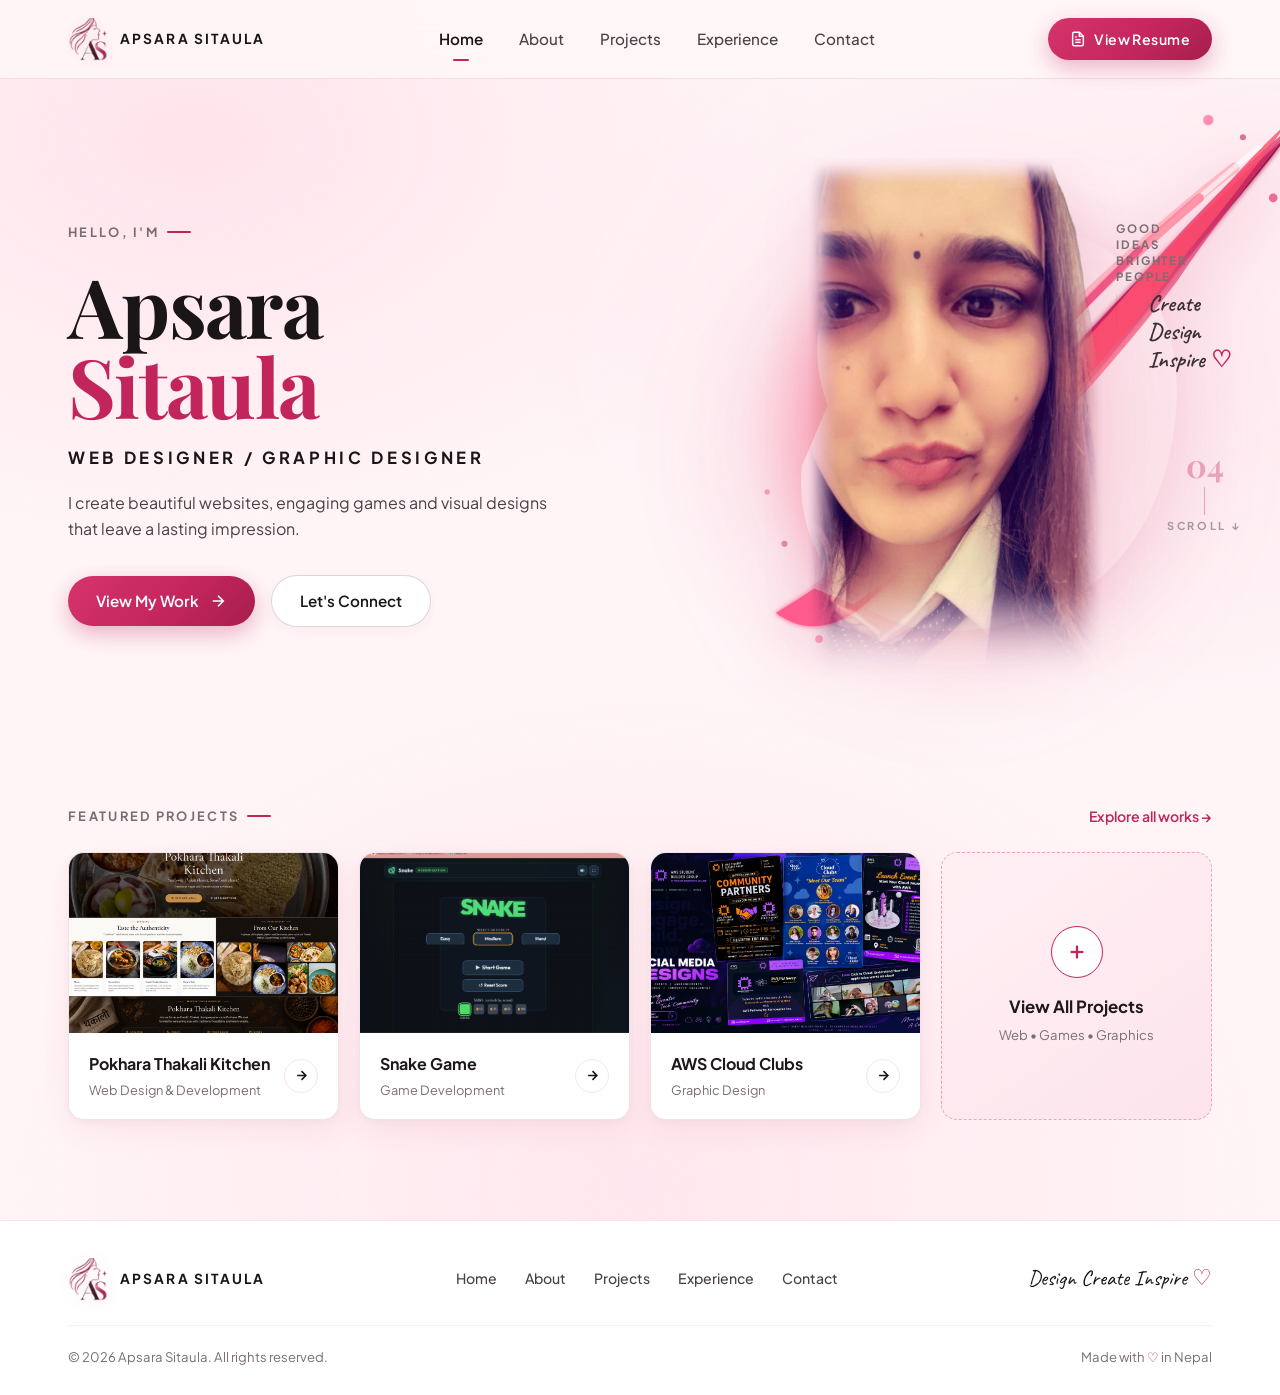
==== commit f4e87f80: "Replace Korean Ramen with AWS Cloud Clubs" ====
--- a/index.html
+++ b/index.html
@@ -189,17 +189,17 @@
             </div>
           </article>
 
-          <!-- Card 3: Poster Design (Korean Ramen) -->
-          <article class="preview-card">
+          <!-- Card 3: AWS Cloud Clubs -->
+          <article class="preview-card" style="cursor: pointer;" onclick="if (!event.target.closest('a')) window.open('https://www.instagram.com/awssbg.pec/', '_blank', 'noopener,noreferrer')" title="Open AWS Cloud Clubs on Instagram">
             <div class="preview-card-img">
-              <img src="assets/projects/korean-ramen.jpg" alt="Korean Ramen Poster Design" loading="lazy" />
+              <img src="assets/projects/aws-cloud-clubs.jpg" alt="AWS Cloud Clubs Graphic Design" loading="lazy" />
             </div>
             <div class="preview-card-body">
               <div class="preview-card-info">
-                <h4>Poster Design</h4>
+                <h4>AWS Cloud Clubs</h4>
                 <p>Graphic Design</p>
               </div>
-              <a href="#" class="preview-card-arrow" data-project-id="korean-ramen" aria-label="View Korean Ramen poster details">
+              <a href="https://www.instagram.com/awssbg.pec/" target="_blank" rel="noopener noreferrer" class="preview-card-arrow" aria-label="View AWS Cloud Clubs on Instagram">
                 <svg width="15" height="15" viewBox="0 0 24 24" fill="none" stroke="currentColor" stroke-width="2.5">
                   <path d="M5 12h14M12 5l7 7-7 7" />
                 </svg>
@@ -276,6 +276,6 @@
   </div>
 
   <!-- Scripts -->
-  <script src="js/main.js"></script>
+  <script src="js/main.js?v=3.0"></script>
 </body>
 </html>
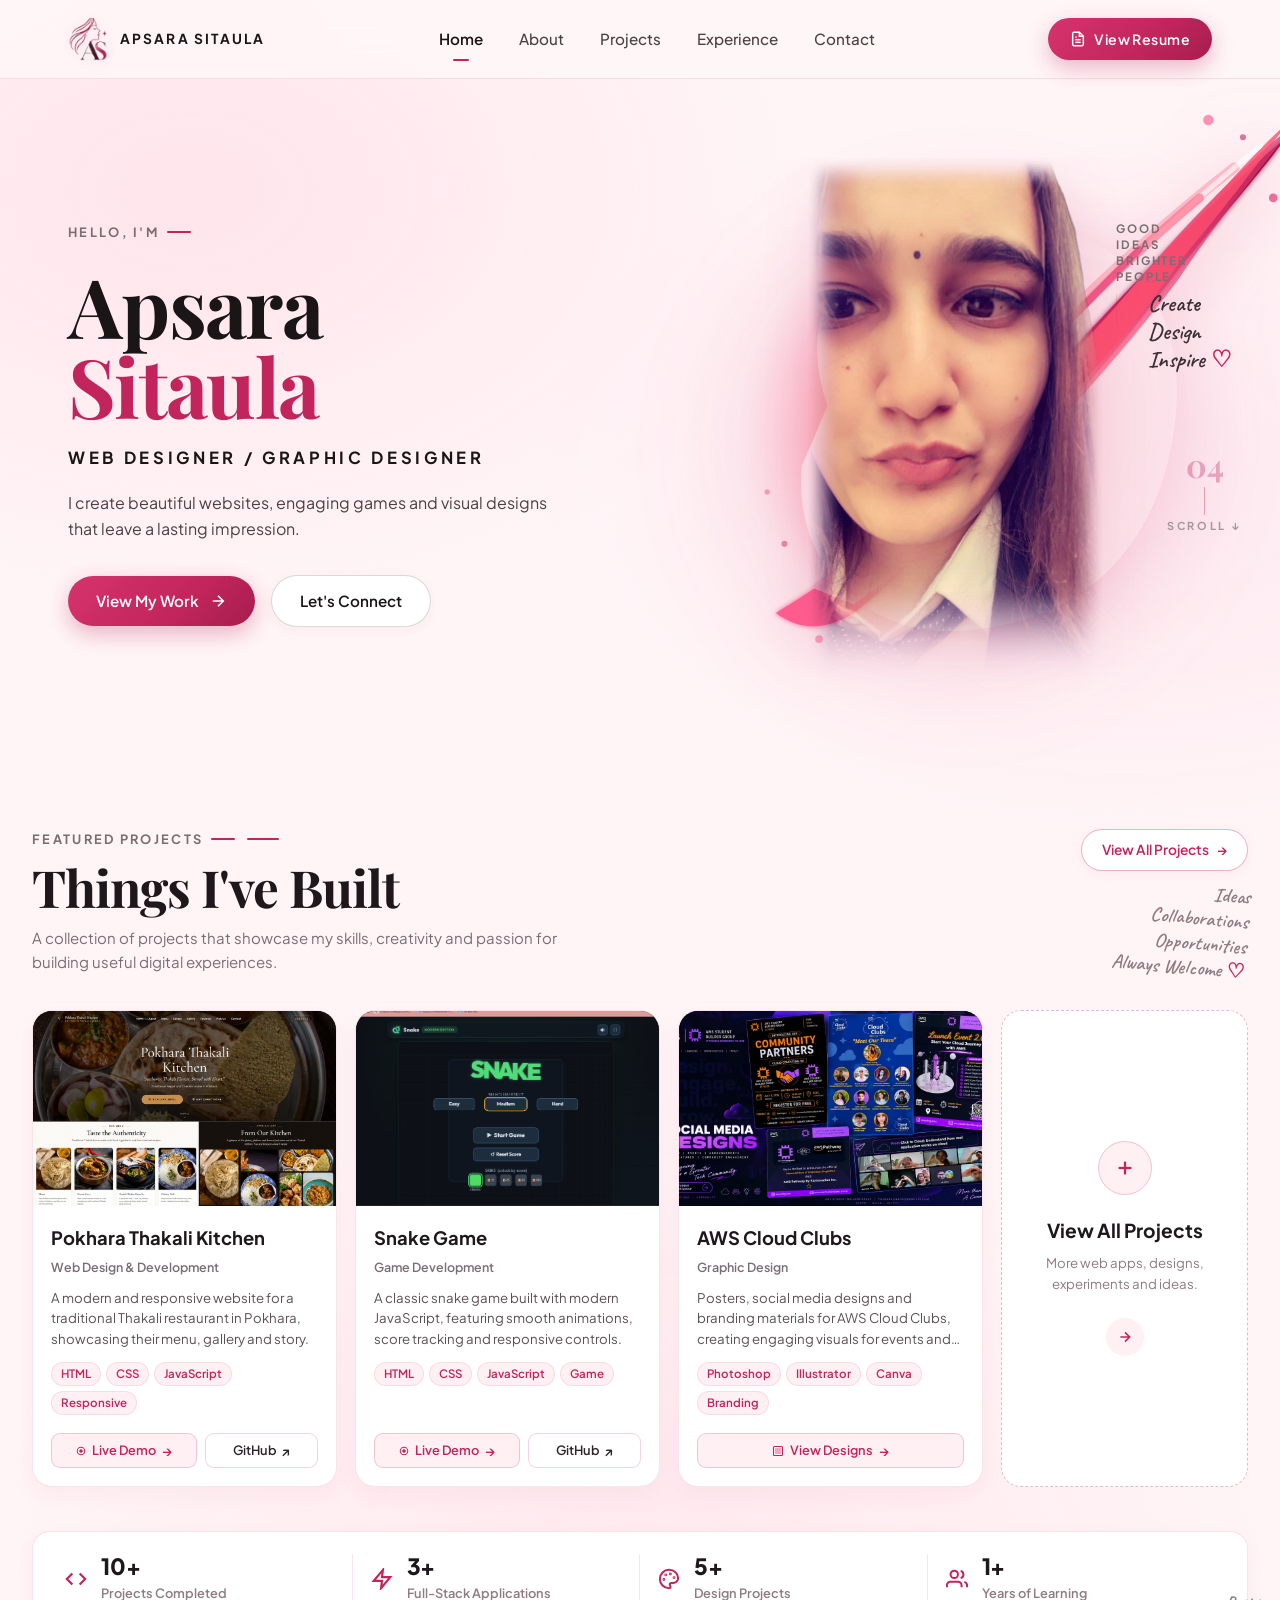
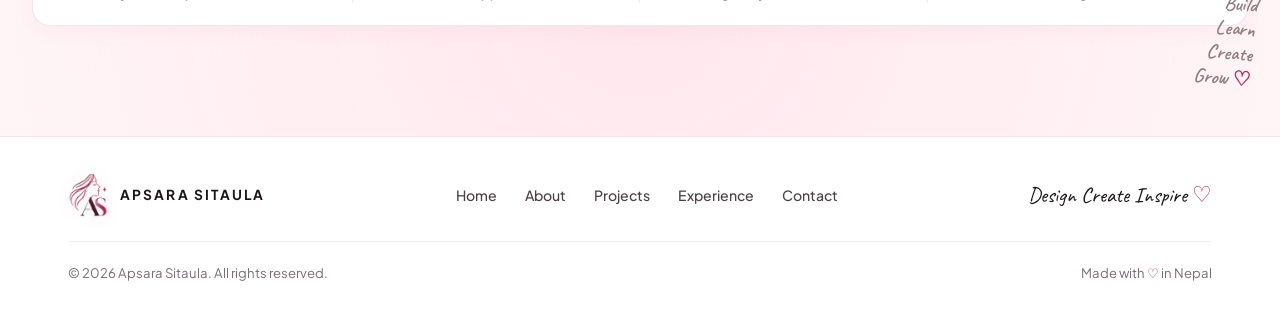
==== commit 2c65104e: "Redesign Featured Projects section with 4-card grid, lightweight buttons, and statistics bar" ====
--- a/index.html
+++ b/index.html
@@ -143,83 +143,227 @@
     </section>
 
     <!-- ==================== FEATURED PROJECTS PREVIEW ==================== -->
-    <section class="featured-preview-section">
+    <section class="featured-preview-section" id="featured-projects">
       <div class="container">
-        <div class="section-header-compact">
-          <div class="eyebrow-tag" style="margin-bottom: 0;">FEATURED PROJECTS</div>
-          <a href="projects.html" style="font-size: 0.88rem; font-weight: 600; color: var(--primary);">
-            Explore all works →
+        <!-- Section Header Row -->
+        <div class="featured-header-row">
+          <div class="featured-header-left">
+            <div class="featured-eyebrow-wrap">
+              <span class="eyebrow-tag" style="margin-bottom: 0;">FEATURED PROJECTS</span>
+              <span class="eyebrow-accent-line"></span>
+            </div>
+            <h2 class="featured-main-heading">Things I've Built</h2>
+            <p class="featured-sub-desc">
+              A collection of projects that showcase my skills, creativity and passion for building useful digital experiences.
+            </p>
+          </div>
+
+          <div class="featured-header-right">
+            <a href="projects.html" class="btn-pill-outline">
+              <span>View All Projects</span>
+              <span class="pill-arrow">→</span>
+            </a>
+            <!-- Handwritten Floating Decorative Note -->
+            <div class="handwritten floating-projects-note" aria-hidden="true">
+              Ideas<br />
+              Collaborations<br />
+              Opportunities<br />
+              Always Welcome <span class="heart">♡</span>
+            </div>
+          </div>
+        </div>
+
+        <!-- 4-Card Horizontal Grid -->
+        <div class="featured-cards-grid">
+          <!-- Card 1: Pokhara Thakali Kitchen -->
+          <article class="project-feature-card">
+            <div class="project-card-thumb">
+              <img src="assets/projects/pokhara-thakali-kitchen.jpg" alt="Pokhara Thakali Kitchen Website" loading="lazy" />
+            </div>
+            <div class="project-card-content">
+              <h3 class="project-card-title">Pokhara Thakali Kitchen</h3>
+              <div class="project-card-cat">Web Design & Development</div>
+              <p class="project-card-desc">
+                A modern and responsive website for a traditional Thakali restaurant in Pokhara, showcasing their menu, gallery and story.
+              </p>
+              <div class="project-tech-pills">
+                <span class="tech-pill">HTML</span>
+                <span class="tech-pill">CSS</span>
+                <span class="tech-pill">JavaScript</span>
+                <span class="tech-pill">Responsive</span>
+              </div>
+              <div class="project-card-actions">
+                <a href="https://restuarant-pokhara-ka66.vercel.app/" target="_blank" rel="noopener noreferrer" class="btn-action-live">
+                  <svg class="btn-bullet" width="10" height="10" viewBox="0 0 24 24" fill="none" stroke="currentColor" stroke-width="2.5">
+                    <circle cx="12" cy="12" r="9" />
+                    <circle cx="12" cy="12" r="3" fill="currentColor" />
+                  </svg>
+                  <span>Live Demo</span>
+                  <span class="btn-arrow">→</span>
+                </a>
+                <a href="https://github.com/apsarasitaula9-dot/restuarant-pokhara" target="_blank" rel="noopener noreferrer" class="btn-action-github">
+                  <span>GitHub</span>
+                  <span class="btn-arrow">↗</span>
+                </a>
+              </div>
+            </div>
+          </article>
+
+          <!-- Card 2: Snake Game -->
+          <article class="project-feature-card">
+            <div class="project-card-thumb">
+              <img src="assets/projects/snake-game.png" alt="Snake Game" loading="lazy" />
+            </div>
+            <div class="project-card-content">
+              <h3 class="project-card-title">Snake Game</h3>
+              <div class="project-card-cat">Game Development</div>
+              <p class="project-card-desc">
+                A classic snake game built with modern JavaScript, featuring smooth animations, score tracking and responsive controls.
+              </p>
+              <div class="project-tech-pills">
+                <span class="tech-pill">HTML</span>
+                <span class="tech-pill">CSS</span>
+                <span class="tech-pill">JavaScript</span>
+                <span class="tech-pill">Game</span>
+              </div>
+              <div class="project-card-actions">
+                <a href="https://apsarasitaula9-dot.github.io/snake-game/" target="_blank" rel="noopener noreferrer" class="btn-action-live">
+                  <svg class="btn-bullet" width="10" height="10" viewBox="0 0 24 24" fill="none" stroke="currentColor" stroke-width="2.5">
+                    <circle cx="12" cy="12" r="9" />
+                    <circle cx="12" cy="12" r="3" fill="currentColor" />
+                  </svg>
+                  <span>Live Demo</span>
+                  <span class="btn-arrow">→</span>
+                </a>
+                <a href="https://github.com/apsarasitaula9-dot/snake-game" target="_blank" rel="noopener noreferrer" class="btn-action-github">
+                  <span>GitHub</span>
+                  <span class="btn-arrow">↗</span>
+                </a>
+              </div>
+            </div>
+          </article>
+
+          <!-- Card 3: AWS Cloud Clubs (NO GITHUB BUTTON - As specifically instructed) -->
+          <article class="project-feature-card">
+            <div class="project-card-thumb">
+              <img src="assets/projects/aws-cloud-clubs.jpg" alt="AWS Cloud Clubs Graphic Design" loading="lazy" />
+            </div>
+            <div class="project-card-content">
+              <h3 class="project-card-title">AWS Cloud Clubs</h3>
+              <div class="project-card-cat">Graphic Design</div>
+              <p class="project-card-desc">
+                Posters, social media designs and branding materials for AWS Cloud Clubs, creating engaging visuals for events and campaigns.
+              </p>
+              <div class="project-tech-pills">
+                <span class="tech-pill">Photoshop</span>
+                <span class="tech-pill">Illustrator</span>
+                <span class="tech-pill">Canva</span>
+                <span class="tech-pill">Branding</span>
+              </div>
+              <div class="project-card-actions">
+                <a href="https://www.instagram.com/awssbg.pec/" target="_blank" rel="noopener noreferrer" class="btn-action-designs">
+                  <svg class="btn-bullet" width="12" height="12" viewBox="0 0 24 24" fill="none" stroke="currentColor" stroke-width="2.2">
+                    <rect x="3" y="3" width="18" height="18" rx="2" />
+                    <rect x="7" y="7" width="10" height="10" rx="1" fill="currentColor" opacity="0.35" />
+                  </svg>
+                  <span>View Designs</span>
+                  <span class="btn-arrow">→</span>
+                </a>
+              </div>
+            </div>
+          </article>
+
+          <!-- Card 4: View All Projects (Dashed Border Card) -->
+          <a href="projects.html" class="all-projects-card" aria-label="View all projects">
+            <div class="all-projects-card-inner">
+              <div class="all-projects-plus-circle" aria-hidden="true">
+                <svg width="22" height="22" viewBox="0 0 24 24" fill="none" stroke="currentColor" stroke-width="2.5">
+                  <line x1="12" y1="5" x2="12" y2="19" />
+                  <line x1="5" y1="12" x2="19" y2="12" />
+                </svg>
+              </div>
+              <h3 class="all-projects-title">View All Projects</h3>
+              <p class="all-projects-sub">More web apps, designs, experiments and ideas.</p>
+              <div class="all-projects-arrow-circle" aria-hidden="true">
+                <svg width="16" height="16" viewBox="0 0 24 24" fill="none" stroke="currentColor" stroke-width="2.4">
+                  <path d="M5 12h14M12 5l7 7-7 7" />
+                </svg>
+              </div>
+            </div>
           </a>
         </div>
 
-        <div class="featured-grid-row">
-          <!-- Card 1: Pokhara Thakali Kitchen -->
-          <article class="preview-card" style="cursor: pointer;" onclick="if (!event.target.closest('a')) window.open('https://restuarant-pokhara-ka66.vercel.app/', '_blank', 'noopener,noreferrer')" title="Open Pokhara Thakali Kitchen live website">
-            <div class="preview-card-img">
-              <img src="assets/projects/pokhara-thakali-kitchen.jpg" alt="Pokhara Thakali Kitchen Website" loading="lazy" />
-            </div>
-            <div class="preview-card-body">
-              <div class="preview-card-info">
-                <h4>Pokhara Thakali Kitchen</h4>
-                <p>Web Design & Development</p>
-              </div>
-              <a href="https://restuarant-pokhara-ka66.vercel.app/" target="_blank" rel="noopener noreferrer" class="preview-card-arrow" aria-label="View Pokhara Thakali Kitchen live website">
-                <svg width="15" height="15" viewBox="0 0 24 24" fill="none" stroke="currentColor" stroke-width="2.5">
-                  <path d="M5 12h14M12 5l7 7-7 7" />
-                </svg>
-              </a>
-            </div>
-          </article>
-
-          <!-- Card 2: Snake Game -->
-          <article class="preview-card" style="cursor: pointer;" onclick="if (!event.target.closest('a')) window.open('https://apsarasitaula9-dot.github.io/snake-game/', '_blank', 'noopener,noreferrer')" title="Open Snake Game live website">
-            <div class="preview-card-img">
-              <img src="assets/projects/snake-game.png" alt="Snake Game" loading="lazy" />
-            </div>
-            <div class="preview-card-body">
-              <div class="preview-card-info">
-                <h4>Snake Game</h4>
-                <p>Game Development</p>
-              </div>
-              <a href="https://apsarasitaula9-dot.github.io/snake-game/" target="_blank" rel="noopener noreferrer" class="preview-card-arrow" aria-label="View Snake Game live website">
-                <svg width="15" height="15" viewBox="0 0 24 24" fill="none" stroke="currentColor" stroke-width="2.5">
-                  <path d="M5 12h14M12 5l7 7-7 7" />
-                </svg>
-              </a>
-            </div>
-          </article>
-
-          <!-- Card 3: AWS Cloud Clubs -->
-          <article class="preview-card" style="cursor: pointer;" onclick="if (!event.target.closest('a')) window.open('https://www.instagram.com/awssbg.pec/', '_blank', 'noopener,noreferrer')" title="Open AWS Cloud Clubs on Instagram">
-            <div class="preview-card-img">
-              <img src="assets/projects/aws-cloud-clubs.jpg" alt="AWS Cloud Clubs Graphic Design" loading="lazy" />
-            </div>
-            <div class="preview-card-body">
-              <div class="preview-card-info">
-                <h4>AWS Cloud Clubs</h4>
-                <p>Graphic Design</p>
-              </div>
-              <a href="https://www.instagram.com/awssbg.pec/" target="_blank" rel="noopener noreferrer" class="preview-card-arrow" aria-label="View AWS Cloud Clubs on Instagram">
-                <svg width="15" height="15" viewBox="0 0 24 24" fill="none" stroke="currentColor" stroke-width="2.5">
-                  <path d="M5 12h14M12 5l7 7-7 7" />
-                </svg>
-              </a>
-            </div>
-          </article>
-
-          <!-- Card 4: View All Projects -->
-          <a href="projects.html" class="preview-card-all">
-            <div class="circle-plus-btn">
-              <svg width="22" height="22" viewBox="0 0 24 24" fill="none" stroke="currentColor" stroke-width="2.5">
-                <line x1="12" y1="5" x2="12" y2="19" />
-                <line x1="5" y1="12" x2="19" y2="12" />
-              </svg>
-            </div>
-            <div>
-              <h4>View All Projects</h4>
-              <p style="font-size: 0.82rem; color: var(--text-muted); margin-top: 4px;">Web • Games • Graphics</p>
-            </div>
-          </a>
+        <!-- Statistics Row Below Grid -->
+        <div class="featured-stats-wrap">
+          <div class="featured-stats-bar">
+            <!-- Stat 1: Projects Completed -->
+            <div class="f-stat-item">
+              <div class="f-stat-icon-box">
+                <svg width="22" height="22" viewBox="0 0 24 24" fill="none" stroke="currentColor" stroke-width="2.4">
+                  <polyline points="16 18 22 12 16 6" />
+                  <polyline points="8 6 2 12 8 18" />
+                </svg>
+              </div>
+              <div class="f-stat-info">
+                <div class="f-stat-num">10+</div>
+                <div class="f-stat-label">Projects Completed</div>
+              </div>
+            </div>
+
+            <!-- Stat 2: Full-Stack Applications -->
+            <div class="f-stat-item">
+              <div class="f-stat-icon-box">
+                <svg width="22" height="22" viewBox="0 0 24 24" fill="none" stroke="currentColor" stroke-width="2.4">
+                  <polygon points="13 2 3 14 12 14 11 22 21 10 12 10 13 2" />
+                </svg>
+              </div>
+              <div class="f-stat-info">
+                <div class="f-stat-num">3+</div>
+                <div class="f-stat-label">Full-Stack Applications</div>
+              </div>
+            </div>
+
+            <!-- Stat 3: Design Projects -->
+            <div class="f-stat-item">
+              <div class="f-stat-icon-box">
+                <svg width="22" height="22" viewBox="0 0 24 24" fill="none" stroke="currentColor" stroke-width="2.2">
+                  <circle cx="13.5" cy="6.5" r=".5" fill="currentColor" />
+                  <circle cx="17.5" cy="10.5" r=".5" fill="currentColor" />
+                  <circle cx="8.5" cy="7.5" r=".5" fill="currentColor" />
+                  <circle cx="6.5" cy="12.5" r=".5" fill="currentColor" />
+                  <path d="M12 2C6.5 2 2 6.5 2 12s4.5 10 10 10c.926 0 1.648-.746 1.648-1.688 0-.437-.18-.835-.437-1.125-.29-.289-.438-.652-.438-1.125a1.64 1.64 0 0 1 1.668-1.668h1.996c3.051 0 5.555-2.503 5.555-5.554C21.965 6.012 17.461 2 12 2z" />
+                </svg>
+              </div>
+              <div class="f-stat-info">
+                <div class="f-stat-num">5+</div>
+                <div class="f-stat-label">Design Projects</div>
+              </div>
+            </div>
+
+            <!-- Stat 4: Years of Learning -->
+            <div class="f-stat-item">
+              <div class="f-stat-icon-box">
+                <svg width="22" height="22" viewBox="0 0 24 24" fill="none" stroke="currentColor" stroke-width="2.2">
+                  <path d="M17 21v-2a4 4 0 0 0-4-4H5a4 4 0 0 0-4 4v2" />
+                  <circle cx="9" cy="7" r="4" />
+                  <path d="M23 21v-2a4 4 0 0 0-3-3.87" />
+                  <path d="M16 3.13a4 4 0 0 1 0 7.75" />
+                </svg>
+              </div>
+              <div class="f-stat-info">
+                <div class="f-stat-num">1+</div>
+                <div class="f-stat-label">Years of Learning</div>
+              </div>
+            </div>
+          </div>
+
+          <!-- Bottom Right Floating Handwritten Text -->
+          <div class="handwritten floating-stats-note" aria-hidden="true">
+            Build<br />
+            Learn<br />
+            Create<br />
+            Grow <span class="heart">♡</span>
+          </div>
         </div>
       </div>
     </section>
@@ -276,6 +420,6 @@
   </div>
 
   <!-- Scripts -->
-  <script src="js/main.js?v=3.0"></script>
+  <script src="js/main.js?v=4.0"></script>
 </body>
 </html>
--- a/styles/main.css
+++ b/styles/main.css
@@ -664,147 +664,517 @@
 }
 
 /* ==========================================================================
-   FEATURED PROJECTS PREVIEW (HOME PAGE)
+   FEATURED PROJECTS SECTION (HOME PAGE REDESIGN)
    ========================================================================== */
 .featured-preview-section {
-  padding: 40px 0 100px;
-}
-
-.section-header-compact {
-  display: flex;
-  align-items: center;
+  padding: 60px 0 110px;
+  position: relative;
+}
+
+.featured-preview-section .container {
+  max-width: 1400px;
+  padding: 0 clamp(16px, 2.5vw, 40px);
+}
+
+/* Header Row */
+.featured-header-row {
+  display: flex;
+  align-items: flex-start;
   justify-content: space-between;
-  margin-bottom: 24px;
-}
-
-.featured-grid-row {
+  gap: 28px;
+  margin-bottom: 36px;
+  position: relative;
+}
+
+.featured-header-left {
+  max-width: 680px;
+}
+
+.featured-eyebrow-wrap {
+  display: inline-flex;
+  align-items: center;
+  gap: 12px;
+  margin-bottom: 10px;
+}
+
+.eyebrow-accent-line {
+  display: inline-block;
+  width: 32px;
+  height: 2px;
+  background: var(--primary);
+  border-radius: 2px;
+}
+
+.featured-main-heading {
+  font-family: var(--font-serif);
+  font-size: clamp(2.3rem, 4vw, 3.2rem);
+  font-weight: 700;
+  color: var(--text-title);
+  line-height: 1.1;
+  margin-bottom: 10px;
+  letter-spacing: -0.02em;
+}
+
+.featured-sub-desc {
+  font-size: clamp(0.94rem, 1.1vw, 1.02rem);
+  color: var(--text-muted);
+  line-height: 1.6;
+  max-width: 580px;
+}
+
+.featured-header-right {
+  position: relative;
+  display: flex;
+  flex-direction: column;
+  align-items: flex-end;
+  padding-top: 4px;
+  flex-shrink: 0;
+}
+
+.btn-pill-outline {
+  display: inline-flex;
+  align-items: center;
+  gap: 8px;
+  padding: 9px 20px;
+  border-radius: var(--radius-pill);
+  border: 1.5px solid rgba(194, 37, 92, 0.35);
+  background: #FFFFFF;
+  color: var(--primary);
+  font-size: 0.86rem;
+  font-weight: 600;
+  text-decoration: none;
+  transition: all 0.25s ease;
+  box-shadow: 0 4px 14px rgba(194, 37, 92, 0.05);
+}
+
+.btn-pill-outline .pill-arrow {
+  transition: transform 0.25s ease;
+}
+
+.btn-pill-outline:hover {
+  background: var(--primary);
+  color: #FFFFFF;
+  border-color: var(--primary);
+  transform: translateY(-2px);
+  box-shadow: 0 8px 22px rgba(194, 37, 92, 0.2);
+}
+
+.btn-pill-outline:hover .pill-arrow {
+  transform: translateX(3px);
+}
+
+.floating-projects-note {
+  position: absolute;
+  top: 54px;
+  right: 0;
+  font-size: 1.25rem;
+  color: #8F7B83;
+  line-height: 1.25;
+  text-align: right;
+  pointer-events: none;
+  transform: rotate(5deg);
+  white-space: nowrap;
+}
+
+/* 4-Card Grid */
+.featured-cards-grid {
   display: grid;
-  grid-template-columns: repeat(4, 1fr);
-  gap: 20px;
-}
-
-.preview-card {
-  background: var(--bg-card);
-  border-radius: var(--radius-md);
+  grid-template-columns: repeat(3, minmax(0, 1.05fr)) minmax(0, 0.85fr);
+  gap: 18px;
+  align-items: stretch;
+}
+
+/* Individual Feature Card */
+.project-feature-card {
+  background: #FFFFFF;
+  border-radius: 20px;
   overflow: hidden;
-  border: 1px solid var(--border-card);
-  box-shadow: var(--shadow-card);
-  transition: all 0.35s cubic-bezier(0.16, 1, 0.3, 1);
+  border: 1px solid rgba(194, 37, 92, 0.12);
+  box-shadow: 0 8px 24px rgba(194, 37, 92, 0.05);
   display: flex;
   flex-direction: column;
-}
-
-.preview-card:hover {
-  transform: translateY(-6px);
-  box-shadow: var(--shadow-card-hover);
-  border-color: rgba(194, 37, 92, 0.3);
-}
-
-.preview-card-img {
-  position: relative;
-  width: 100%;
-  height: 180px;
+  transition: transform 0.35s cubic-bezier(0.16, 1, 0.3, 1), box-shadow 0.35s ease, border-color 0.35s ease;
+  height: 100%;
+}
+
+.project-feature-card:hover {
+  transform: translateY(-5px);
+  box-shadow: 0 18px 36px rgba(194, 37, 92, 0.12);
+  border-color: rgba(194, 37, 92, 0.28);
+}
+
+.project-card-thumb {
+  position: relative;
+  width: 100%;
+  height: 195px;
   overflow: hidden;
-  background: #2D2328;
-}
-
-.preview-card-img img {
+  background: #1C1619;
+  flex-shrink: 0;
+}
+
+.project-card-thumb img {
   width: 100%;
   height: 100%;
   object-fit: cover;
-  transition: transform 0.5s ease;
-}
-
-.preview-card:hover .preview-card-img img {
-  transform: scale(1.06);
-}
-
-.preview-card-body {
-  padding: 18px 20px;
-  display: flex;
-  align-items: center;
-  justify-content: space-between;
-  gap: 12px;
-  background: #FFFFFF;
-}
-
-.preview-card-info h4 {
-  font-size: 1rem;
+  object-position: top;
+  transition: transform 0.55s cubic-bezier(0.16, 1, 0.3, 1);
+}
+
+.project-feature-card:hover .project-card-thumb img {
+  transform: scale(1.05);
+}
+
+.project-card-content {
+  padding: 20px 18px 18px;
+  display: flex;
+  flex-direction: column;
+  flex-grow: 1;
+}
+
+.project-card-title {
+  font-size: 1.15rem;
   font-weight: 700;
   color: var(--text-title);
   margin-bottom: 4px;
-}
-
-.preview-card-info p {
-  font-size: 0.8rem;
+  line-height: 1.25;
+  min-height: 28px;
+}
+
+.project-card-cat {
+  font-size: 0.78rem;
+  font-weight: 600;
   color: var(--text-muted);
-}
-
-.preview-card-arrow {
-  width: 34px;
-  height: 34px;
-  border-radius: 50%;
-  border: 1px solid var(--border-subtle);
-  display: flex;
+  margin-bottom: 10px;
+  min-height: 18px;
+}
+
+.project-card-desc {
+  font-size: 0.83rem;
+  line-height: 1.55;
+  color: #5C4F54;
+  margin-bottom: 14px;
+  min-height: 60px;
+  max-height: 60px;
+  display: -webkit-box;
+  -webkit-line-clamp: 3;
+  -webkit-box-orient: vertical;
+  overflow: hidden;
+}
+
+/* Tech Pills */
+.project-tech-pills {
+  display: flex;
+  flex-wrap: wrap;
+  gap: 5px;
+  margin-bottom: 14px;
+  min-height: 52px;
+  align-content: flex-start;
+}
+
+.tech-pill {
+  display: inline-block;
+  padding: 3px 9px;
+  border-radius: var(--radius-pill);
+  background: #FFF0F4;
+  color: var(--primary);
+  font-size: 0.72rem;
+  font-weight: 600;
+  border: 1px solid rgba(194, 37, 92, 0.1);
+  line-height: 1.4;
+}
+
+/* Card Action Buttons (Refined Lightweight & Elegant) */
+.project-card-actions {
+  display: flex;
+  align-items: center;
+  gap: 8px;
+  width: 100%;
+  margin-top: auto;
+  padding-top: 4px;
+}
+
+.btn-action-live {
+  display: inline-flex;
   align-items: center;
   justify-content: center;
-  color: var(--text-dark);
+  gap: 6px;
+  padding: 7px 12px;
+  height: 35px;
+  border-radius: 9px;
+  background: #FFF0F4;
+  color: var(--primary);
+  font-size: 0.80rem;
+  font-weight: 600;
+  text-decoration: none;
+  flex: 1.15;
+  border: 1px solid rgba(194, 37, 92, 0.22);
+  transition: all 0.22s ease;
+  white-space: nowrap;
+}
+
+.btn-action-live .btn-bullet {
+  color: var(--primary);
+  transition: color 0.22s ease;
   flex-shrink: 0;
-  transition: all 0.25s ease;
-}
-
-.preview-card:hover .preview-card-arrow {
+}
+
+.btn-action-live .btn-arrow {
+  font-size: 0.85rem;
+  transition: transform 0.22s ease;
+}
+
+.btn-action-live:hover {
   background: var(--primary);
   border-color: var(--primary);
   color: #FFFFFF;
-}
-
-/* Card 4: View All Projects Special Card */
-.preview-card-all {
-  background: linear-gradient(145deg, #FFF0F4 0%, #FDE4EC 100%);
-  border: 1.5px dashed rgba(194, 37, 92, 0.35);
-  border-radius: var(--radius-md);
+  transform: translateY(-1px);
+  box-shadow: 0 4px 12px rgba(194, 37, 92, 0.22);
+}
+
+.btn-action-live:hover .btn-bullet {
+  color: #FFFFFF;
+}
+
+.btn-action-live:hover .btn-arrow {
+  transform: translateX(3px);
+}
+
+.btn-action-github {
+  display: inline-flex;
+  align-items: center;
+  justify-content: center;
+  gap: 4px;
+  padding: 7px 10px;
+  height: 35px;
+  border-radius: 9px;
+  background: #FFFFFF;
+  color: #2D2529;
+  font-size: 0.80rem;
+  font-weight: 600;
+  text-decoration: none;
+  flex: 0.88;
+  border: 1px solid rgba(194, 37, 92, 0.2);
+  transition: all 0.22s ease;
+  white-space: nowrap;
+}
+
+.btn-action-github .btn-arrow {
+  font-size: 0.85rem;
+  transition: transform 0.22s ease;
+}
+
+.btn-action-github:hover {
+  border-color: var(--primary);
+  color: var(--primary);
+  background: #FFF8FA;
+  transform: translateY(-1px);
+}
+
+.btn-action-github:hover .btn-arrow {
+  transform: translate(2px, -2px);
+}
+
+.btn-action-designs {
+  display: inline-flex;
+  align-items: center;
+  justify-content: center;
+  gap: 6px;
+  padding: 7px 14px;
+  height: 35px;
+  border-radius: 9px;
+  background: #FFF0F4;
+  color: var(--primary);
+  font-size: 0.80rem;
+  font-weight: 600;
+  text-decoration: none;
+  width: 100%;
+  flex: 1;
+  border: 1px solid rgba(194, 37, 92, 0.22);
+  transition: all 0.22s ease;
+  white-space: nowrap;
+}
+
+.btn-action-designs .btn-bullet {
+  color: var(--primary);
+  transition: color 0.22s ease;
+  flex-shrink: 0;
+}
+
+.btn-action-designs .btn-arrow {
+  font-size: 0.85rem;
+  transition: transform 0.22s ease;
+}
+
+.btn-action-designs:hover {
+  background: var(--primary);
+  border-color: var(--primary);
+  color: #FFFFFF;
+  transform: translateY(-1px);
+  box-shadow: 0 4px 12px rgba(194, 37, 92, 0.22);
+}
+
+.btn-action-designs:hover .btn-bullet {
+  color: #FFFFFF;
+}
+
+.btn-action-designs:hover .btn-arrow {
+  transform: translateX(3px);
+}
+
+/* 4th Card: View All Projects (Dashed Border) */
+.all-projects-card {
+  background: #FFFFFF;
+  border-radius: 20px;
+  border: 1.5px dashed rgba(194, 37, 92, 0.32);
+  display: flex;
+  flex-direction: column;
+  text-decoration: none;
+  transition: all 0.35s cubic-bezier(0.16, 1, 0.3, 1);
+  height: 100%;
+  cursor: pointer;
+}
+
+.all-projects-card:hover {
+  transform: translateY(-5px);
+  border-color: var(--primary);
+  border-style: solid;
+  box-shadow: 0 18px 36px rgba(194, 37, 92, 0.12);
+}
+
+.all-projects-card-inner {
   display: flex;
   flex-direction: column;
   align-items: center;
   justify-content: center;
   text-align: center;
-  padding: 36px 24px;
-  gap: 16px;
+  padding: 28px 18px;
+  height: 100%;
+  min-height: 380px;
+}
+
+.all-projects-plus-circle {
+  width: 54px;
+  height: 54px;
+  border-radius: 50%;
+  background: #FFF0F4;
+  border: 1.5px solid rgba(194, 37, 92, 0.22);
+  display: flex;
+  align-items: center;
+  justify-content: center;
+  color: var(--primary);
+  margin-bottom: 20px;
   transition: all 0.3s ease;
 }
 
-.preview-card-all:hover {
-  transform: translateY(-6px);
-  background: linear-gradient(145deg, #FDE2EC 0%, #FBD4E2 100%);
-  border-color: var(--primary);
-  box-shadow: var(--shadow-card-hover);
-}
-
-.circle-plus-btn {
-  width: 52px;
-  height: 52px;
-  border-radius: 50%;
-  border: 1.5px solid var(--primary);
-  display: flex;
-  align-items: center;
-  justify-content: center;
-  color: var(--primary);
-  font-size: 1.5rem;
-  background: #FFFFFF;
-  transition: all 0.3s ease;
-}
-
-.preview-card-all:hover .circle-plus-btn {
+.all-projects-card:hover .all-projects-plus-circle {
   background: var(--primary);
   color: #FFFFFF;
-  transform: rotate(90deg);
-}
-
-.preview-card-all h4 {
-  font-size: 1.05rem;
+  border-color: var(--primary);
+  transform: scale(1.08) rotate(90deg);
+}
+
+.all-projects-title {
+  font-size: 1.2rem;
   font-weight: 700;
   color: var(--text-title);
+  margin-bottom: 8px;
+}
+
+.all-projects-sub {
+  font-size: 0.83rem;
+  color: #8F7B83;
+  line-height: 1.55;
+  max-width: 180px;
+  margin-bottom: 24px;
+}
+
+.all-projects-arrow-circle {
+  width: 38px;
+  height: 38px;
+  border-radius: 50%;
+  background: #FFF0F4;
+  color: var(--primary);
+  display: flex;
+  align-items: center;
+  justify-content: center;
+  transition: all 0.3s ease;
+}
+
+.all-projects-card:hover .all-projects-arrow-circle {
+  background: var(--primary);
+  color: #FFFFFF;
+  transform: translateX(4px);
+}
+
+/* Statistics Row Below Grid */
+.featured-stats-wrap {
+  position: relative;
+  margin-top: 44px;
+}
+
+.featured-stats-bar {
+  background: #FFFFFF;
+  border-radius: 18px;
+  border: 1px solid rgba(194, 37, 92, 0.12);
+  box-shadow: 0 6px 20px rgba(194, 37, 92, 0.04);
+  padding: 22px 32px;
+  display: grid;
+  grid-template-columns: repeat(4, 1fr);
+  gap: 0;
+  align-items: center;
+}
+
+.f-stat-item {
+  display: flex;
+  align-items: center;
+  gap: 14px;
+  padding: 0 18px;
+  border-right: 1px solid rgba(194, 37, 92, 0.12);
+}
+
+.f-stat-item:first-child {
+  padding-left: 0;
+}
+
+.f-stat-item:last-child {
+  border-right: none;
+  padding-right: 0;
+}
+
+.f-stat-icon-box {
+  color: var(--primary);
+  display: flex;
+  align-items: center;
+  justify-content: center;
+  flex-shrink: 0;
+}
+
+.f-stat-num {
+  font-size: 1.40rem;
+  font-weight: 800;
+  color: var(--text-title);
+  line-height: 1.1;
+  letter-spacing: -0.01em;
+}
+
+.f-stat-label {
+  font-size: 0.80rem;
+  font-weight: 600;
+  color: #8F7B83;
+  margin-top: 4px;
+}
+
+.floating-stats-note {
+  position: absolute;
+  right: -6px;
+  bottom: -64px;
+  font-size: 1.25rem;
+  color: #8F7B83;
+  line-height: 1.25;
+  text-align: right;
+  pointer-events: none;
+  transform: rotate(5deg);
+  white-space: nowrap;
 }
 
 /* ==========================================================================
@@ -2062,6 +2432,7 @@
   transform: translateY(100px);
   opacity: 0;
   transition: all 0.3s cubic-bezier(0.16, 1, 0.3, 1);
+  max-width: min(480px, calc(100vw - 40px));
 }
 
 .toast-notice.show {
@@ -2071,6 +2442,37 @@
 
 .toast-notice .toast-icon {
   color: #22C55E;
+  flex-shrink: 0;
+}
+
+.toast-notice.toast-error .toast-icon {
+  color: #EF4444;
+}
+
+.toast-notice.toast-warning .toast-icon {
+  color: #F59E0B;
+}
+
+/* Form Submit Loading Spinner */
+.spinner-icon {
+  animation: formSpinner 0.85s linear infinite;
+  display: inline-block;
+  flex-shrink: 0;
+}
+
+@keyframes formSpinner {
+  from {
+    transform: rotate(0deg);
+  }
+  to {
+    transform: rotate(360deg);
+  }
+}
+
+.btn:disabled {
+  opacity: 0.72;
+  cursor: not-allowed;
+  pointer-events: none;
 }
 
 /* ==========================================================================
@@ -2106,8 +2508,15 @@
     top: 10px;
   }
 
-  .featured-grid-row {
+  .featured-grid-row,
+  .featured-cards-grid {
     grid-template-columns: repeat(2, 1fr);
+    gap: 20px;
+  }
+
+  .floating-projects-note,
+  .floating-stats-note {
+    display: none;
   }
 
   .story-grid {
@@ -2164,11 +2573,53 @@
   .bottom-cta-actions {
     justify-content: center;
   }
+
+  .featured-header-row {
+    flex-direction: column;
+    align-items: flex-start;
+    gap: 20px;
+  }
+
+  .featured-header-right {
+    align-items: flex-start;
+  }
+
+  .featured-stats-bar {
+    grid-template-columns: repeat(2, 1fr);
+    gap: 24px;
+    padding: 24px;
+  }
+
+  .f-stat-item {
+    border-right: none;
+    padding: 0;
+  }
 }
 
 @media (max-width: 580px) {
-  .featured-grid-row {
+  .featured-grid-row,
+  .featured-cards-grid {
     grid-template-columns: 1fr;
+  }
+
+  .featured-stats-bar {
+    grid-template-columns: 1fr;
+    gap: 16px;
+    padding: 20px;
+  }
+
+  .f-stat-item {
+    border-bottom: 1px solid rgba(194, 37, 92, 0.08);
+    padding-bottom: 14px;
+  }
+
+  .f-stat-item:last-child {
+    border-bottom: none;
+    padding-bottom: 0;
+  }
+
+  .all-projects-card-inner {
+    min-height: 260px;
   }
 
   .takeaways-grid {
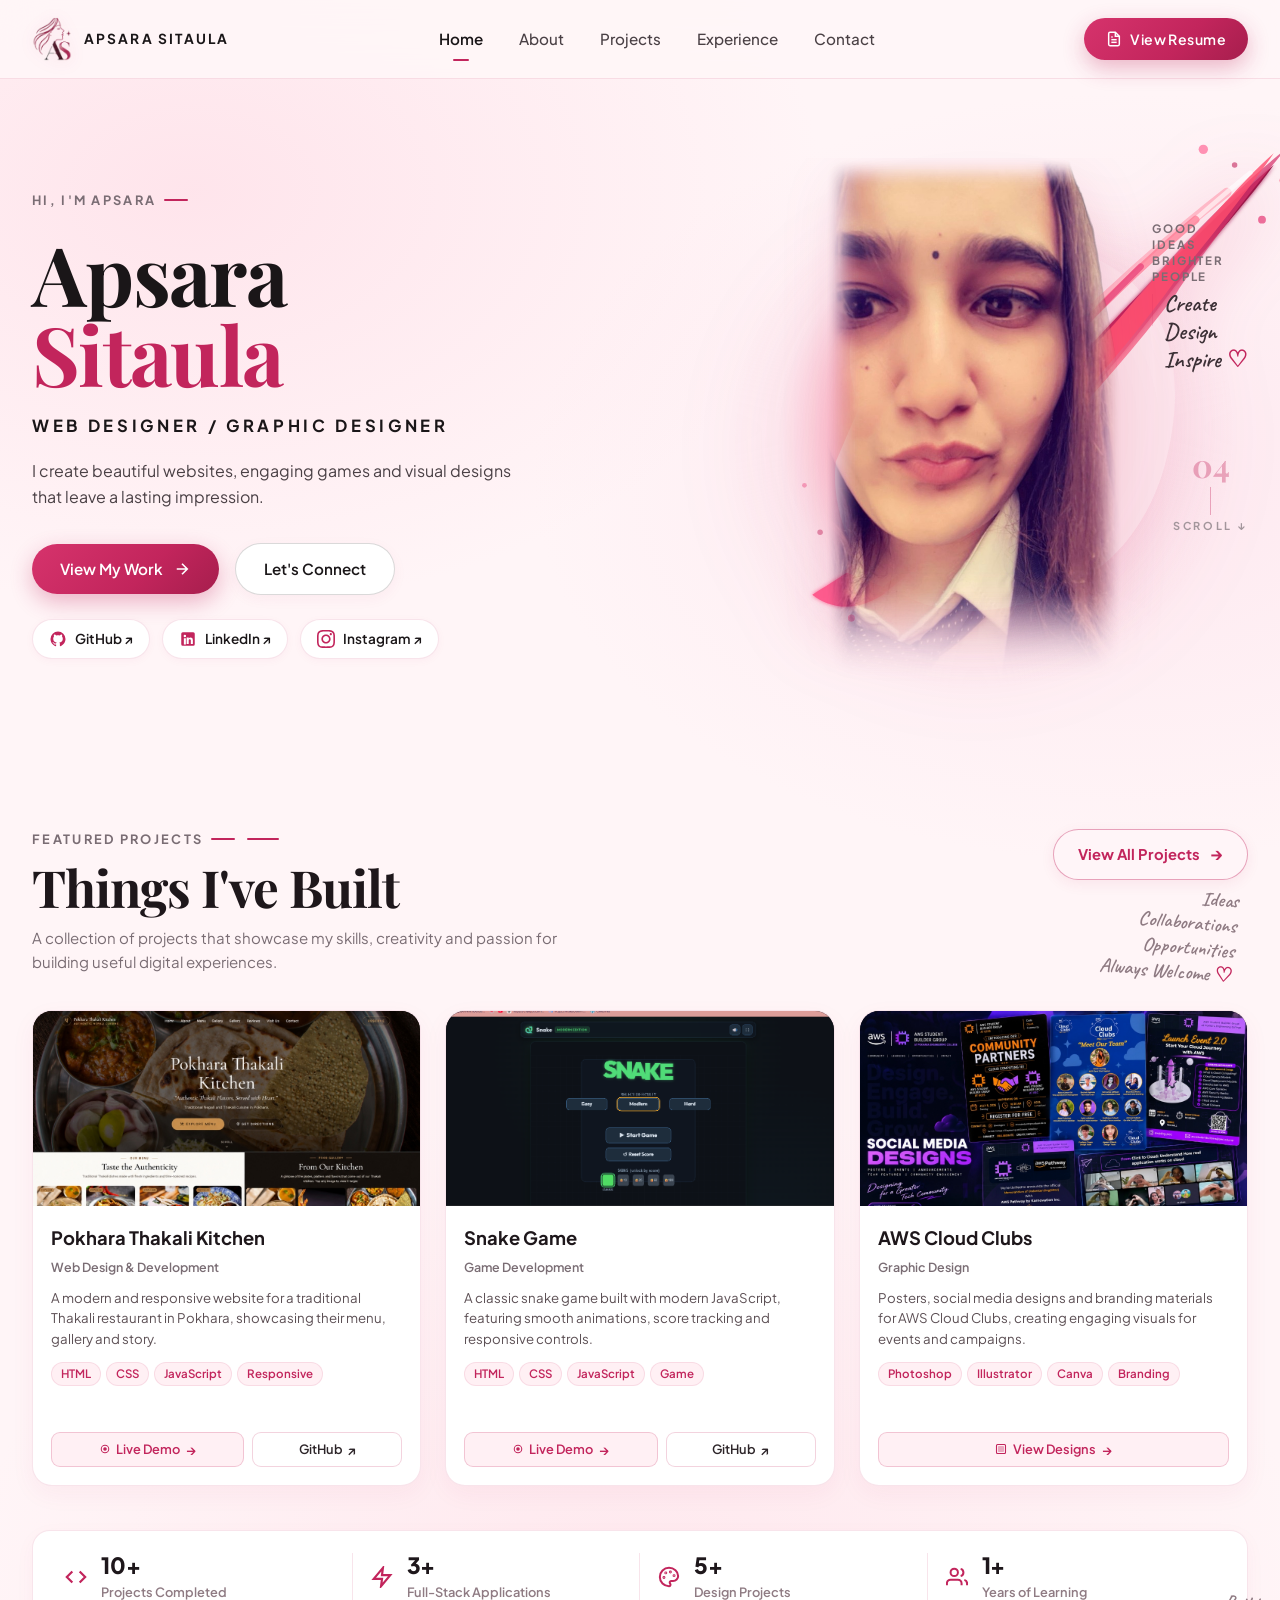
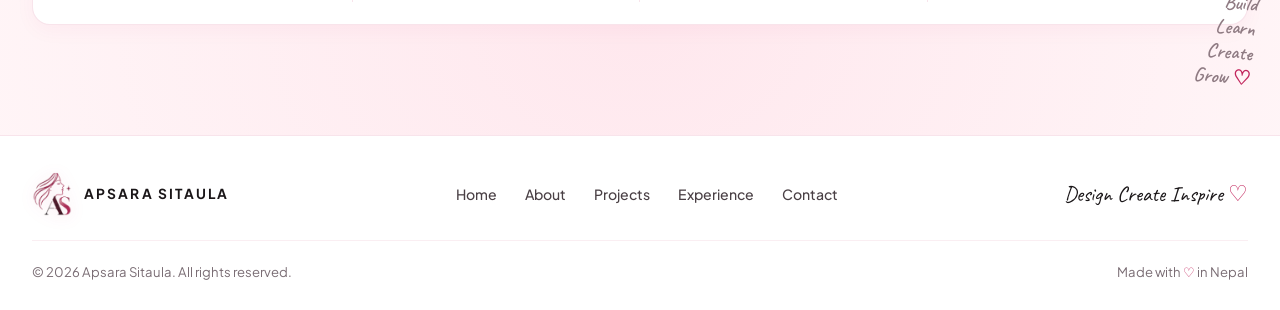
==== commit 7306afdf: "Update portfolio layout and responsive design" ====
--- a/index.html
+++ b/index.html
@@ -69,6 +69,16 @@
     <a href="projects.html" class="nav-link">Projects</a>
     <a href="experience.html" class="nav-link">Experience</a>
     <a href="contact.html" class="nav-link">Contact</a>
+    <a href="resume.html" class="btn-resume drawer-resume">
+      <svg viewBox="0 0 24 24" fill="none" stroke="currentColor" stroke-width="2.2">
+        <path d="M14 2H6a2 2 0 00-2 2v16a2 2 0 002 2h12a2 2 0 002-2V8z" />
+        <path d="M14 2v6h6" />
+        <line x1="16" y1="13" x2="8" y2="13" />
+        <line x1="16" y1="17" x2="8" y2="17" />
+        <line x1="10" y1="9" x2="8" y2="9" />
+      </svg>
+      <span>View Resume</span>
+    </a>
   </div>
 
   <main>
@@ -78,7 +88,7 @@
         <div class="hero-grid">
           <!-- Left Content -->
           <div class="hero-content">
-            <div class="eyebrow-tag">HELLO, I'M</div>
+            <div class="eyebrow-tag">HI, I'M APSARA</div>
             
             <h1 class="hero-headline">
               <span class="name-first">Apsara</span>
@@ -100,6 +110,28 @@
               </a>
               <a href="contact.html" class="btn btn-secondary">
                 <span>Let's Connect</span>
+              </a>
+            </div>
+
+            <!-- Social Links Row -->
+            <div class="hero-social-row">
+              <a href="https://github.com/apsarasitaula9-dot" target="_blank" rel="noopener noreferrer" class="hero-social-link" aria-label="GitHub Profile">
+                <svg width="18" height="18" viewBox="0 0 24 24" fill="currentColor">
+                  <path d="M12 2A10 10 0 0 0 2 12c0 4.42 2.87 8.17 6.84 9.5.5.08.66-.23.66-.5v-1.69c-2.77.6-3.36-1.34-3.36-1.34-.46-1.16-1.11-1.47-1.11-1.47-.91-.62.07-.6.07-.6 1 .07 1.53 1.03 1.53 1.03.87 1.52 2.34 1.07 2.91.83.1-.65.35-1.09.63-1.34-2.22-.25-4.55-1.11-4.55-4.92 0-1.11.38-2 1.03-2.71-.1-.25-.45-1.29.1-2.64 0 0 .84-.27 2.75 1.02.79-.22 1.65-.33 2.5-.33.85 0 1.71.11 2.5.33 1.91-1.29 2.75-1.02 2.75-1.02.55 1.35.2 2.39.1 2.64.65.71 1.03 1.6 1.03 2.71 0 3.82-2.34 4.66-4.57 4.91.36.31.69.92.69 1.85V21c0 .27.16.59.67.5C19.14 20.16 22 16.42 22 12A10 10 0 0 0 12 2z" />
+                </svg>
+                <span>GitHub ↗</span>
+              </a>
+              <a href="https://www.linkedin.com/in/apsara-sitaula-62441528b/" target="_blank" rel="noopener noreferrer" class="hero-social-link" aria-label="LinkedIn Profile">
+                <svg width="18" height="18" viewBox="0 0 24 24" fill="currentColor">
+                  <path d="M19 3a2 2 0 0 1 2 2v14a2 2 0 0 1-2 2H5a2 2 0 0 1-2-2V5a2 2 0 0 1 2-2h14m-.5 15.5v-5.3a3.26 3.26 0 0 0-3.26-3.26c-.85 0-1.84.52-2.28 1.3v-1.11h-2.79v8.37h2.79v-4.93c0-.77.62-1.4 1.39-1.4a1.4 1.4 0 0 1 1.4 1.4v4.93h2.75M6.46 10.9v8.37H9.2V10.9H6.46M7.83 6.4a1.64 1.64 0 1 0 0 3.28 1.64 1.64 0 0 0 0-3.28z" />
+                </svg>
+                <span>LinkedIn ↗</span>
+              </a>
+              <a href="https://www.instagram.com/apsara_sitaula7/" target="_blank" rel="noopener noreferrer" class="hero-social-link" aria-label="Instagram Profile">
+                <svg width="18" height="18" viewBox="0 0 24 24" fill="currentColor">
+                  <path d="M12 2.163c3.204 0 3.584.012 4.85.07 3.252.148 4.771 1.691 4.919 4.919.058 1.265.069 1.645.069 4.849 0 3.205-.012 3.584-.069 4.849-.149 3.225-1.664 4.771-4.919 4.919-1.266.058-1.644.07-4.85.07-3.204 0-3.584-.012-4.849-.07-3.26-.149-4.771-1.699-4.919-4.92-.058-1.265-.07-1.644-.07-4.849 0-3.204.013-3.583.07-4.849.149-3.227 1.664-4.771 4.919-4.919 1.266-.057 1.645-.069 4.849-.069zm0-2.163c-3.259 0-3.667.014-4.947.072-4.358.2-6.78 2.618-6.98 6.98-.059 1.281-.073 1.689-.073 4.948 0 3.259.014 3.668.072 4.948.2 4.358 2.618 6.78 6.98 6.98 1.281.058 1.689.072 4.948.072 3.259 0 3.668-.014 4.948-.072 4.354-.2 6.782-2.618 6.979-6.98.059-1.28.073-1.689.073-4.948 0-3.259-.014-3.667-.072-4.947-.196-4.354-2.617-6.78-6.979-6.98-1.281-.059-1.69-.073-4.949-.073zm0 5.838c-3.403 0-6.162 2.759-6.162 6.162s2.759 6.163 6.162 6.163 6.162-2.759 6.162-6.163c0-3.403-2.759-6.162-6.162-6.162zm0 10.162c-2.209 0-4-1.79-4-4 0-2.209 1.791-4 4-4s4 1.791 4 4c0 2.21-1.791 4-4 4zm6.406-11.845c-.796 0-1.441.645-1.441 1.44s.645 1.44 1.441 1.44c.795 0 1.439-.645 1.439-1.44s-.644-1.44-1.439-1.44z" />
+                </svg>
+                <span>Instagram ↗</span>
               </a>
             </div>
           </div>
@@ -272,25 +304,6 @@
               </div>
             </div>
           </article>
-
-          <!-- Card 4: View All Projects (Dashed Border Card) -->
-          <a href="projects.html" class="all-projects-card" aria-label="View all projects">
-            <div class="all-projects-card-inner">
-              <div class="all-projects-plus-circle" aria-hidden="true">
-                <svg width="22" height="22" viewBox="0 0 24 24" fill="none" stroke="currentColor" stroke-width="2.5">
-                  <line x1="12" y1="5" x2="12" y2="19" />
-                  <line x1="5" y1="12" x2="19" y2="12" />
-                </svg>
-              </div>
-              <h3 class="all-projects-title">View All Projects</h3>
-              <p class="all-projects-sub">More web apps, designs, experiments and ideas.</p>
-              <div class="all-projects-arrow-circle" aria-hidden="true">
-                <svg width="16" height="16" viewBox="0 0 24 24" fill="none" stroke="currentColor" stroke-width="2.4">
-                  <path d="M5 12h14M12 5l7 7-7 7" />
-                </svg>
-              </div>
-            </div>
-          </a>
         </div>
 
         <!-- Statistics Row Below Grid -->
--- a/styles/main.css
+++ b/styles/main.css
@@ -59,8 +59,8 @@
   --radius-xl: 32px;
   --radius-pill: 999px;
 
-  /* Container Max Width */
-  --max-width: 1240px;
+  /* Container Max Width - Unified Master Grid matching Featured Projects */
+  --max-width: 1400px;
 }
 
 /* ==========================================================================
@@ -125,7 +125,7 @@
   width: 100%;
   max-width: var(--max-width);
   margin: 0 auto;
-  padding: 0 clamp(20px, 4vw, 48px);
+  padding: 0 clamp(16px, 2.5vw, 40px);
 }
 
 /* ==========================================================================
@@ -421,6 +421,17 @@
   border-bottom: 1px solid rgba(194, 37, 92, 0.06);
 }
 
+.drawer-resume {
+  margin-top: 10px;
+  justify-content: center;
+  width: 100%;
+  padding: 12px 20px;
+}
+
+.drawer-resume span {
+  display: inline !important;
+}
+
 /* ==========================================================================
    BUTTONS
    ========================================================================== */
@@ -481,6 +492,7 @@
   min-height: 85vh;
   display: flex;
   align-items: center;
+  overflow-x: clip;
 }
 
 .hero-grid {
@@ -540,6 +552,49 @@
   flex-wrap: wrap;
 }
 
+/* Social Links Row */
+.hero-social-row {
+  display: flex;
+  align-items: center;
+  gap: 12px;
+  margin-top: 24px;
+  flex-wrap: wrap;
+}
+
+.hero-social-link {
+  display: inline-flex;
+  align-items: center;
+  gap: 8px;
+  padding: 8px 16px;
+  border-radius: var(--radius-pill);
+  background: #FFFFFF;
+  color: var(--text-dark);
+  font-size: 0.85rem;
+  font-weight: 600;
+  border: 1px solid var(--border-subtle);
+  box-shadow: 0 2px 8px rgba(194, 37, 92, 0.04);
+  transition: all 0.25s ease;
+  text-decoration: none;
+}
+
+.hero-social-link svg {
+  color: var(--primary);
+  flex-shrink: 0;
+  transition: transform 0.25s ease;
+}
+
+.hero-social-link:hover {
+  border-color: var(--primary);
+  color: var(--primary);
+  background: var(--primary-soft);
+  transform: translateY(-2px);
+  box-shadow: 0 6px 16px rgba(194, 37, 92, 0.12);
+}
+
+.hero-social-link:hover svg {
+  transform: scale(1.1);
+}
+
 /* Portrait Stage with Organic Brush */
 .hero-portrait-stage {
   position: relative;
@@ -556,8 +611,8 @@
   top: 50%;
   left: 50%;
   transform: translate(-46%, -50%);
-  width: 135%;
-  height: 135%;
+  width: 118%;
+  height: 118%;
   pointer-events: none;
   z-index: 1;
 }
@@ -595,7 +650,7 @@
   transform: scale(1.03);
 }
 
-/* Floating Annotations on Portrait */
+/* Floating Annotations on Portrait - Kept inside master container */
 .floating-annotation {
   position: absolute;
   z-index: 4;
@@ -603,14 +658,14 @@
 }
 
 .anno-inspire {
-  right: -20px;
+  right: 0;
   top: 25%;
   text-align: left;
 }
 
 .side-scroll-tag {
   position: absolute;
-  right: -30px;
+  right: 0;
   top: 55%;
   display: flex;
   flex-direction: column;
@@ -671,11 +726,6 @@
   position: relative;
 }
 
-.featured-preview-section .container {
-  max-width: 1400px;
-  padding: 0 clamp(16px, 2.5vw, 40px);
-}
-
 /* Header Row */
 .featured-header-row {
   display: flex;
@@ -734,39 +784,40 @@
 .btn-pill-outline {
   display: inline-flex;
   align-items: center;
-  gap: 8px;
-  padding: 9px 20px;
+  gap: 10px;
+  padding: 11px 24px;
   border-radius: var(--radius-pill);
-  border: 1.5px solid rgba(194, 37, 92, 0.35);
-  background: #FFFFFF;
-  color: var(--primary);
-  font-size: 0.86rem;
-  font-weight: 600;
+  border: 1.5px solid rgba(194, 37, 92, 0.4);
+  background: #FFF5F8;
+  color: var(--primary);
+  font-size: 0.92rem;
+  font-weight: 700;
   text-decoration: none;
-  transition: all 0.25s ease;
-  box-shadow: 0 4px 14px rgba(194, 37, 92, 0.05);
+  transition: all 0.28s cubic-bezier(0.16, 1, 0.3, 1);
+  box-shadow: 0 4px 14px rgba(194, 37, 92, 0.08);
 }
 
 .btn-pill-outline .pill-arrow {
+  font-size: 1.05rem;
   transition: transform 0.25s ease;
 }
 
 .btn-pill-outline:hover {
-  background: var(--primary);
+  background: var(--primary-gradient);
   color: #FFFFFF;
-  border-color: var(--primary);
+  border-color: transparent;
   transform: translateY(-2px);
-  box-shadow: 0 8px 22px rgba(194, 37, 92, 0.2);
+  box-shadow: 0 8px 22px rgba(194, 37, 92, 0.28);
 }
 
 .btn-pill-outline:hover .pill-arrow {
-  transform: translateX(3px);
+  transform: translateX(4px);
 }
 
 .floating-projects-note {
   position: absolute;
-  top: 54px;
-  right: 0;
+  top: 58px;
+  right: 12px;
   font-size: 1.25rem;
   color: #8F7B83;
   line-height: 1.25;
@@ -776,12 +827,13 @@
   white-space: nowrap;
 }
 
-/* 4-Card Grid */
+/* 3-Card Grid on Desktop */
 .featured-cards-grid {
   display: grid;
-  grid-template-columns: repeat(3, minmax(0, 1.05fr)) minmax(0, 0.85fr);
-  gap: 18px;
+  grid-template-columns: repeat(3, minmax(0, 1fr));
+  gap: 24px;
   align-items: stretch;
+  width: 100%;
 }
 
 /* Individual Feature Card */
@@ -2508,7 +2560,11 @@
     top: 10px;
   }
 
-  .featured-grid-row,
+  .featured-grid-row {
+    grid-template-columns: repeat(2, 1fr);
+    gap: 20px;
+  }
+
   .featured-cards-grid {
     grid-template-columns: repeat(2, 1fr);
     gap: 20px;
@@ -2516,7 +2572,7 @@
 
   .floating-projects-note,
   .floating-stats-note {
-    display: none;
+    display: none !important;
   }
 
   .story-grid {
@@ -2549,12 +2605,169 @@
     display: flex;
   }
 
+  .brand {
+    gap: 8px;
+  }
+
+  .brand-logo-img {
+    height: 38px;
+  }
+
+  .brand-name {
+    font-size: clamp(0.72rem, 3.2vw, 0.86rem);
+    letter-spacing: 0.12em;
+    display: inline-block !important;
+  }
+
   .btn-resume span {
     display: none;
   }
 
   .btn-resume {
     padding: 10px;
+  }
+
+  /* Mobile Hero: Vertical Stack */
+  .hero-layout {
+    padding-top: 105px;
+    padding-bottom: 44px;
+    min-height: auto;
+  }
+
+  .hero-grid {
+    display: flex;
+    flex-direction: column;
+    align-items: flex-start;
+    text-align: left;
+    gap: 32px;
+    width: 100%;
+  }
+
+  .hero-content {
+    width: 100%;
+    max-width: 100%;
+    order: 1;
+  }
+
+  .hero-headline {
+    font-size: clamp(2.6rem, 8.5vw, 3.8rem);
+    margin-bottom: 14px;
+  }
+
+  .hero-role {
+    font-size: 0.88rem;
+    letter-spacing: 0.18em;
+    margin-bottom: 14px;
+  }
+
+  .hero-desc {
+    max-width: 100%;
+    font-size: 0.98rem;
+    margin-bottom: 24px;
+  }
+
+  .hero-buttons {
+    width: 100%;
+    gap: 12px;
+    margin-bottom: 20px;
+  }
+
+  .hero-buttons .btn {
+    flex: 1 1 auto;
+    min-width: 140px;
+  }
+
+  .hero-social-row {
+    width: 100%;
+    gap: 10px;
+    margin-top: 0;
+  }
+
+  .hero-social-link {
+    padding: 7px 14px;
+    font-size: 0.8rem;
+  }
+
+  .hero-portrait-stage {
+    width: 100%;
+    max-width: 320px;
+    min-height: auto;
+    margin: 10px auto 0;
+    order: 2;
+    justify-content: center;
+  }
+
+  .brush-backdrop {
+    width: 100%;
+    height: 100%;
+    transform: translate(-50%, -50%);
+  }
+
+  .portrait-photo-wrap {
+    width: 270px;
+    max-width: 88%;
+  }
+
+  .portrait-photo-wrap img {
+    max-height: 380px;
+  }
+
+  .hero-editorial-tag,
+  .side-scroll-tag {
+    display: none !important;
+  }
+
+  .anno-inspire {
+    right: 0;
+    top: 15%;
+    font-size: 1.15rem;
+  }
+
+  /* Featured Projects on Mobile: Strictly 1 card per row */
+  .featured-preview-section {
+    padding: 50px 0 80px;
+  }
+
+  .featured-header-row {
+    flex-direction: column;
+    align-items: flex-start;
+    gap: 18px;
+  }
+
+  .featured-header-right {
+    align-items: flex-start;
+    width: 100%;
+  }
+
+  .btn-pill-outline {
+    width: auto;
+  }
+
+  .featured-cards-grid {
+    grid-template-columns: 1fr;
+    gap: 24px;
+    width: 100%;
+  }
+
+  .project-feature-card {
+    width: 100%;
+    max-width: 100%;
+  }
+
+  /* Stats on Mobile: 2x2 grid */
+  .featured-stats-wrap {
+    margin-top: 36px;
+  }
+
+  .featured-stats-bar {
+    grid-template-columns: repeat(2, 1fr);
+    gap: 20px;
+    padding: 24px 20px;
+  }
+
+  .f-stat-item {
+    border-right: none;
+    padding: 0;
   }
 
   .projects-main-grid {
@@ -2574,38 +2787,56 @@
     justify-content: center;
   }
 
-  .featured-header-row {
-    flex-direction: column;
-    align-items: flex-start;
-    gap: 20px;
-  }
-
-  .featured-header-right {
-    align-items: flex-start;
-  }
-
-  .featured-stats-bar {
-    grid-template-columns: repeat(2, 1fr);
-    gap: 24px;
-    padding: 24px;
-  }
-
-  .f-stat-item {
-    border-right: none;
-    padding: 0;
+  .sticky-note {
+    position: static;
+    margin: 16px auto 0;
+    display: inline-block;
+    max-width: 90%;
+    transform: none !important;
   }
 }
 
 @media (max-width: 580px) {
-  .featured-grid-row,
-  .featured-cards-grid {
+  .hero-headline {
+    font-size: clamp(2.2rem, 9.5vw, 3rem);
+  }
+
+  .timeline-spine::before {
+    left: 18px;
+  }
+
+  .timeline-item {
+    padding-left: 44px;
+  }
+
+  .timeline-node-col {
+    left: 10px;
+  }
+
+  .project-card-thumb {
+    height: 180px;
+  }
+
+  .project-card-content {
+    padding: 18px 16px 16px;
+  }
+
+  .btn-action-live,
+  .btn-action-github {
+    font-size: 0.78rem;
+    padding: 7px 10px;
+  }
+
+  .takeaways-grid {
     grid-template-columns: 1fr;
   }
-
+}
+
+@media (max-width: 480px) {
   .featured-stats-bar {
     grid-template-columns: 1fr;
     gap: 16px;
-    padding: 20px;
+    padding: 20px 16px;
   }
 
   .f-stat-item {
@@ -2618,23 +2849,11 @@
     padding-bottom: 0;
   }
 
-  .all-projects-card-inner {
-    min-height: 260px;
-  }
-
-  .takeaways-grid {
-    grid-template-columns: 1fr;
-  }
-
-  .hero-headline {
-    font-size: 3.4rem;
-  }
-
-  .portrait-photo-wrap {
-    width: 280px;
-  }
-
-  .portrait-photo-wrap img {
-    max-height: 400px;
-  }
-}
+  .form-control {
+    width: 100%;
+  }
+
+  .contact-box {
+    padding: 24px 18px;
+  }
+}
